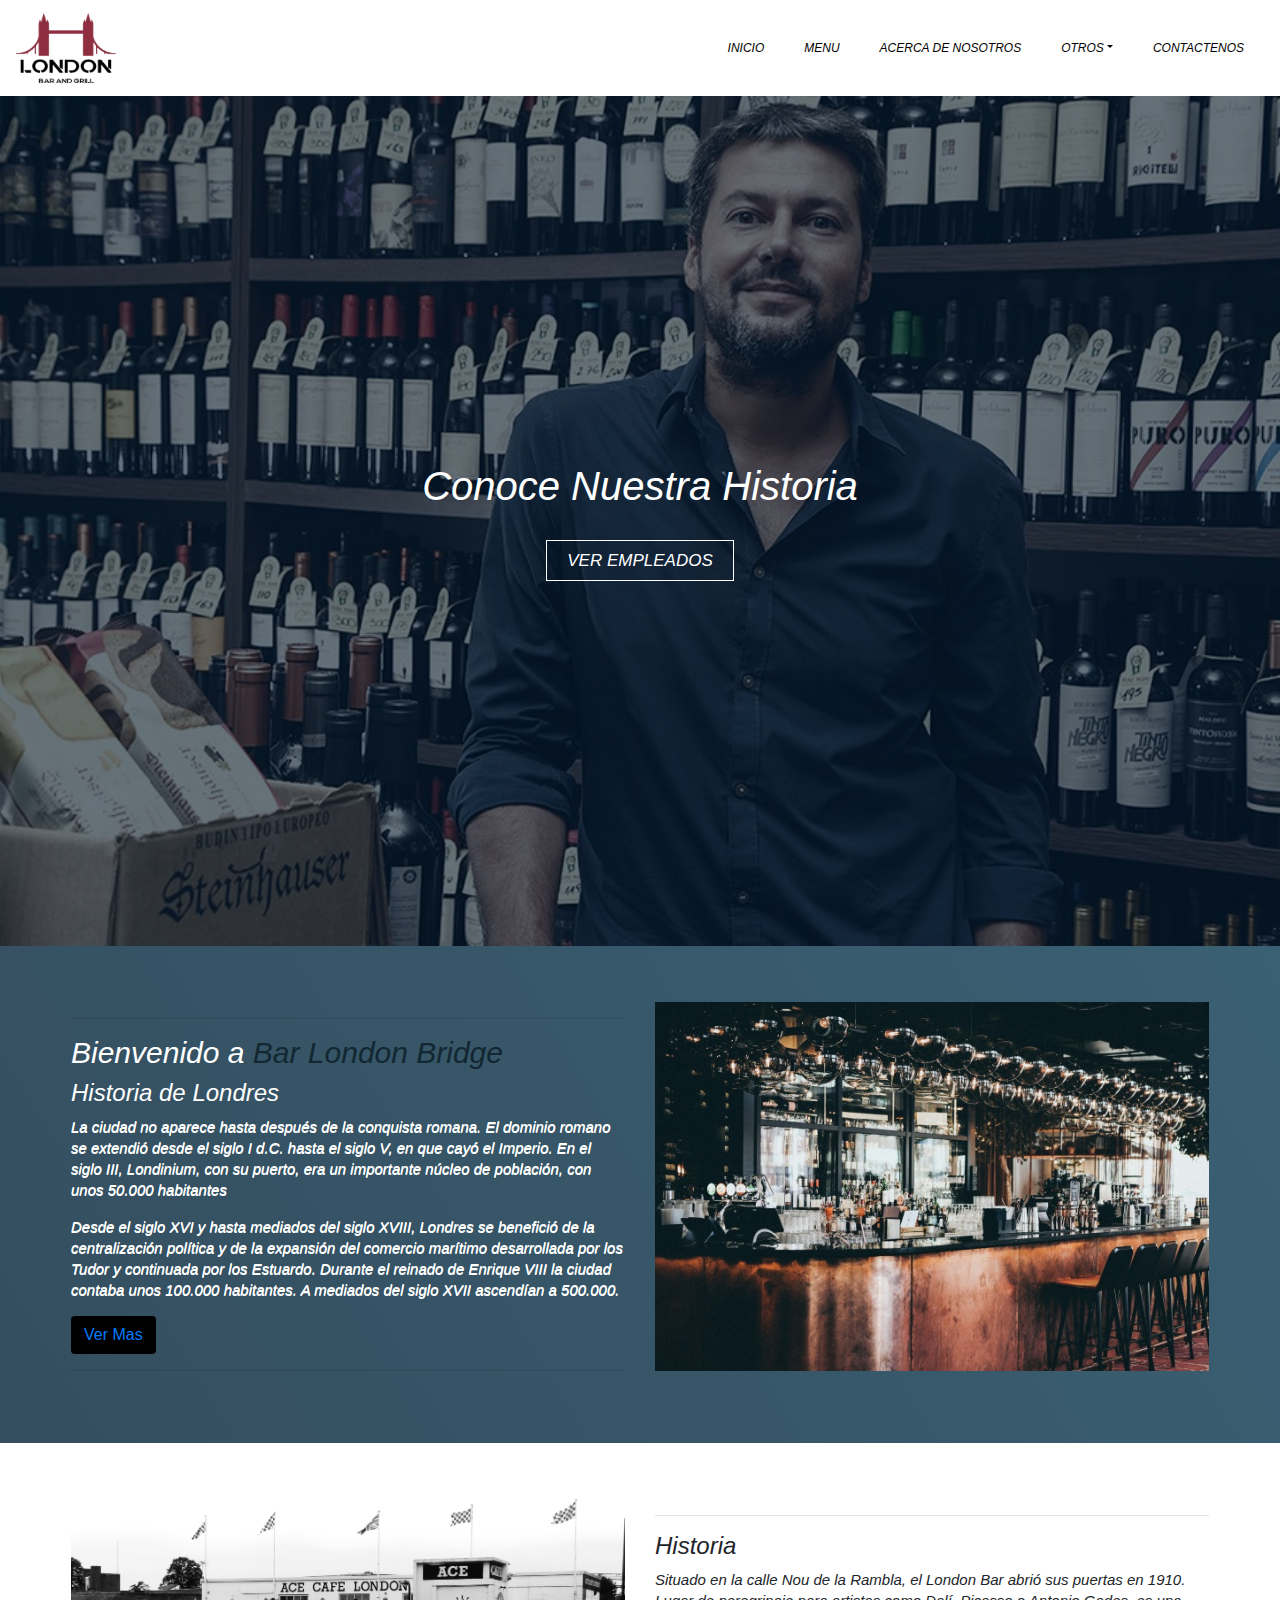
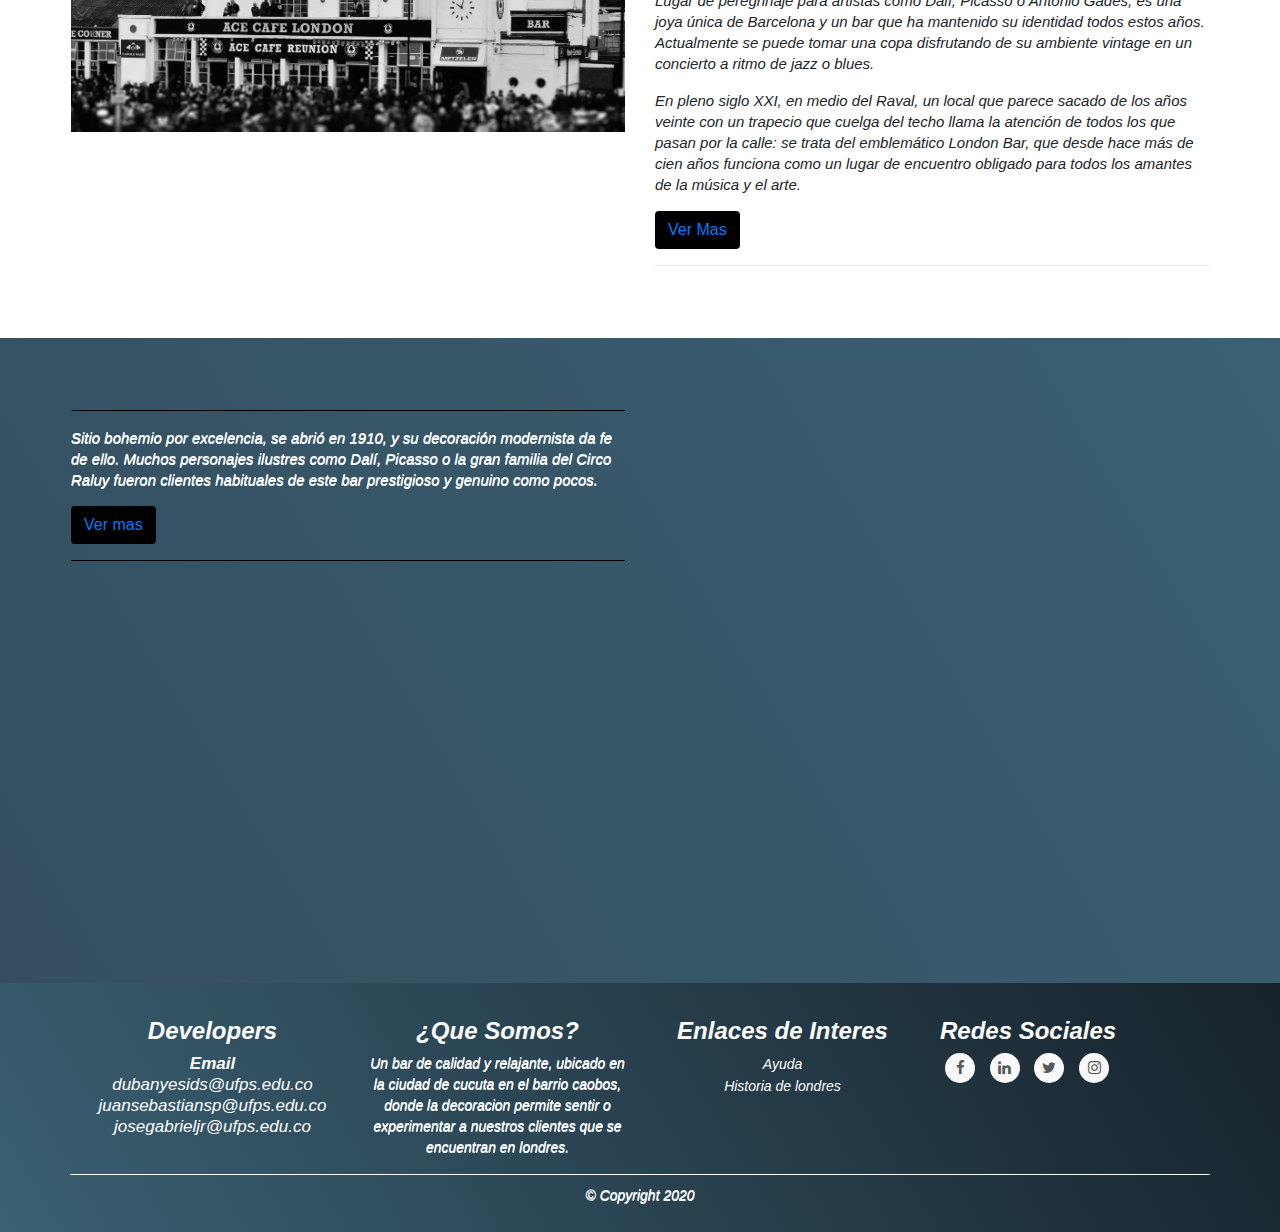
==== acerca.html @ 7c511c2e "Inicio Terminado" ====
<!DOCTYPE html>
<html lang="en">

<head>
    <meta charset="utf-8">
    <meta name="viewport" content="width=device-width, initial-scale=1">
    <link rel="stylesheet" href="https://maxcdn.bootstrapcdn.com/bootstrap/4.1.3/css/bootstrap.min.css">

    <link rel="stylesheet" href="https://maxcdn.bootstrapcdn.com/bootstrap/4.0.0/css/bootstrap.min.css"
        integrity="sha384-Gn5384xqQ1aoWXA+058RXPxPg6fy4IWvTNh0E263XmFcJlSAwiGgFAW/dAiS6JXm" crossorigin="anonymous">
    <link href="https://maxcdn.bootstrapcdn.com/font-awesome/4.7.0/css/font-awesome.min.css" rel="stylesheet">
    <link rel="stylesheet" href="css/navbar.css" type="text/css">
    <link rel="stylesheet" href="css/carousel.css" type="text/css">
    <link rel="stylesheet" href="css/iconos.css" type="text/css">
    <link rel="stylesheet" href="css/footer.css" type="text/css">
    <link rel="stylesheet" href="css/style.css" type="text/css">
    <title>Bar london</title>
</head>

<body>
    <header class="top-navbar">
        <nav class="navbar navbar-fixed-top navbar-expand-lg navbar-light ">
            <a class="navbar-brand" href="index.html">
                <img id="logo" src="img/logo-bar.png" alt="" />
            </a>
            <button class="navbar-toggler" type="button" data-toggle="collapse" data-target="#navbars-rs-food"
                aria-controls="navbars-rs-food" aria-expanded="false" aria-label="Toggle navigation">
                <span class="navbar-toggler-icon"></span>
            </button>
            <div class="collapse navbar-collapse" id="navbars-rs-food">
                <ul class="navbar-nav ml-auto">
                    <li class="nav-item"><a class="nav-link" href="index.html">Inicio</a></li>
                    <li class="nav-item"><a class="nav-link" href="menu.html">Menu</a></li>
                    <li class="nav-item"><a class="nav-link" href="acerca.html">Acerca de Nosotros</a></li>
                    <li class="nav-item dropdown">
                        <a class="nav-link dropdown-toggle" href="#" id="dropdown-a" data-toggle="dropdown">Otros</a>
                        <div class="dropdown-menu" aria-labelledby="dropdown-a">
                            <a class="dropdown-item" href="empleados.html">Empleados</a>
                            <a class="dropdown-item" href="galeria.html">Galeria</a>
                        </div>
                    </li>
                    <!--<li class="nav-item dropdown">
                        <a class="nav-link dropdown-toggle" href="#" id="dropdown-a" data-toggle="dropdown">Blog</a>
                        <div class="dropdown-menu" aria-labelledby="dropdown-a">
                            <a class="dropdown-item" href="reseñas.html">Reseñas</a>
                            <a class="dropdown-item" href="opiniones.html">Opiniones</a>
                        </div>
                    </li>-->
                    <li class="nav-item"><a class="nav-link" href="contactenos.html">Contactenos</a></li>
                </ul>
            </div>
        </nav>
        <section class="banner-acerca">
            <div class="banner-content-acerca">
                <h1>Conoce Nuestra Historia</h1>
                <a href="empleados.html">Ver Empleados</a>
            </div>
        </section>
    </header>

    <div class="about-section-box">
        <div id="img-der" class="row">
            <div class="col-lg-6 col-md-6 col-sm-12 text-center">
                <hr>
                <div class="inner-column">
                    <h1>Bienvenido a <span>Bar London Bridge</span></h1>
                    <h4>Historia de Londres</h4>
                    <p>La ciudad no aparece hasta después de la conquista romana. El dominio romano se extendió desde el
                        siglo I d.C. hasta el siglo V, en que cayó el Imperio. En el siglo III, Londinium, con su
                        puerto, era un importante núcleo de población, con unos 50.000 habitantes </p>
                    <p>Desde el siglo XVI y hasta mediados del siglo XVIII, Londres se benefició de la centralización
                        política y de la expansión del comercio marítimo desarrollada por los Tudor y continuada por los
                        Estuardo. Durante el reinado de Enrique VIII la ciudad contaba unos 100.000 habitantes. A
                        mediados del siglo XVII ascendían a 500.000.</p>
                    <div>
                        <button id="btn-buscar" class="btn" type="button"> <a href="https://www.londres.es/historia">Ver
                                Mas</a></button>
                    </div>
                </div>
                <hr>
            </div>
            <div class="col-lg-6 col-md-6 col-sm-12">
                <img src="img/banner-bar.jpg" width="100%" height="400" frameborder="0" style="border:0;"
                    allowfullscreen="" aria-hidden="false" tabindex="0" class="img-fluid">
            </div>
        </div>
        <div id="img-izq" class="row">
            <hr>
            <div class="col-lg-6 col-md-6 col-sm-12">
                <img src="img/imagen-acerca.jpg" width="100%" height="400" alt="" class="img-fluid">
            </div>
            <div class="col-lg-6 col-md-6 col-sm-12 text-center">
                <hr>
                <div class="inner-column">
                    
                    <h4>Historia</h4>
                    <p>Situado en la calle Nou de la Rambla, el London Bar abrió sus puertas en 1910. Lugar de
                        peregrinaje para artistas como Dalí, Picasso o Antonio Gades, es una joya única de Barcelona y
                        un bar que ha mantenido su identidad todos estos años. Actualmente se puede tomar una copa
                        disfrutando de su ambiente vintage en un concierto a ritmo de jazz o blues. </p>
                    <p>En pleno siglo XXI, en medio del Raval, un local que parece sacado de los años veinte con un
                        trapecio que cuelga del techo llama la atención de todos los que pasan por la calle: se trata
                        del emblemático London Bar, que desde hace más de cien años funciona como un lugar de encuentro
                        obligado para todos los amantes de la música y el arte.
                    </p>
                    <div>
                        <button id="btn-buscar" class="btn" type="button"> <a href="https://www.londres.es/historia">Ver
                            Mas</a></button>
                    </div>
                </div>
                <hr>
            </div>
        </div>
        <div id="img-der" class="row">
            <div id="txt-mapa" class="col-lg-6 col-md-6 col-sm-12 text-center">
                <hr style="border-color:black">
                <div class="inner-column">
                   
                    <p>Sitio bohemio por excelencia, se abrió en 1910, y su decoración modernista da fe de ello. Muchos
                        personajes ilustres como Dalí, Picasso o la gran familia del Circo Raluy fueron clientes
                        habituales de este bar prestigioso y genuino como pocos. </p>

                    <div>
                        <button id="btn-buscar" class="btn" type="submit"> <a href="#">Ver mas</a> </button>
                    </div>
                </div>
                <hr style="border-color:black">
            </div>
            <iframe
                src="https://www.google.com/maps/embed?pb=!1m18!1m12!1m3!1d3951.963490028347!2d-72.4906865859007!3d7.898883307838957!2m3!1f0!2f0!3f0!3m2!1i1024!2i768!4f13.1!3m3!1m2!1s0x8e6645102f9b7269%3A0xab4b03ed6c85830e!2sUniversidad%20Francisco%20de%20Paula%20Santander!5e0!3m2!1ses!2sco!4v1603571967198!5m2!1ses!2sco"
                width="100%" height="350" frameborder="0" style="border:0;" allowfullscreen="" aria-hidden="false"
                tabindex="0"></iframe>
        </div>
    </div>




    <footer class="mainfooter" role="contentinfo">

        <div class="footer-middle">
            <div class="container">
                <script src="https://apps.elfsight.com/p/platform.js" defer></script>
                <div class="elfsight-app-5a4c1b52-32cc-440f-9f15-610afedd1804"></div>
                <div class="row">
                    <div class="col-md-3 col-sm-6">
                        <!--Column1-->
                        <div class="footer-pad">
                            <h4 class="text-center"> <strong>Developers</strong></h4>
                            <ul class="list-unstyled">
                                <li>
                                    <a href="#"></a>
                                </li>
                                <li class="text-center"><Strong>Email</Strong></li>
                                <li class="text-center">dubanyesids@ufps.edu.co</li>
                                <li class="text-center">juansebastiansp@ufps.edu.co</li>
                                <li class="text-center">josegabrieljr@ufps.edu.co</li>


                            </ul>
                        </div>
                    </div>
                    <div class="col-md-3 col-sm-6">
                        <!--Column1-->
                        <div class="footer-pad">
                            <h4 class="text-center"><Strong>¿Que Somos?</Strong></h4>
                            <ul class="list-unstyled">
                                <li class="text-center"><p>Un bar de calidad y relajante, ubicado en la ciudad de cucuta en el barrio caobos, donde
                                    la decoracion permite sentir o experimentar a nuestros clientes que se encuentran en londres. 
                                    
                                </p>  </li>
                           
                            </ul>
                        </div>
                    </div>
                    <div class="col-md-3 col-sm-6">
                        <!--Column1-->
                        <div class="footer-pad">
                            <h4 class="text-center"><Strong> Enlaces de Interes</Strong></h4>
                            <ul class="list-unstyled">
                                <li class="text-center"><a href="contactenos.html">Ayuda</a></li>
                                <li class="text-center"><a href="https://www.londres.es/historia">Historia de londres</a></li>
                                
                            </ul>
                        </div>
                    </div>
                    <div class="col-md-3">
                        <h4 ><Strong>Redes Sociales</Strong></h4>
                        <ul class="social-network social-circle">
                            <li><a href="#" class="icoFacebook" title="Facebook"><i class="fa fa-facebook"></i></a></li>
                            <li><a href="#" class="icoLinkedin" title="Linkedin"><i class="fa fa-linkedin"></i></a></li>
                            <li><a href="#" class="icoLinkedin" title="Twitter"><i class="fa fa-twitter"></i></a></li>
                            <li><a href="#" class="icoLinkedin" title="Instagram"><i class="fa fa-instagram"></i></a>
                            </li>
                        </ul>
                    </div>
                </div>

                <div class="row">
                    <div class="col-md-12 copy">
                        <p class="text-center">&copy; Copyright 2020 </p>
                    </div>
                </div>


            </div>
        </div>
    </footer>
    <script src="js/js.js"></script>
    <script src="https://code.jquery.com/jquery-3.2.1.slim.min.js"
        integrity="sha384-KJ3o2DKtIkvYIK3UENzmM7KCkRr/rE9/Qpg6aAZGJwFDMVNA/GpGFF93hXpG5KkN"
        crossorigin="anonymous"></script>
    <script src="https://cdnjs.cloudflare.com/ajax/libs/popper.js/1.12.9/umd/popper.min.js"
        integrity="sha384-ApNbgh9B+Y1QKtv3Rn7W3mgPxhU9K/ScQsAP7hUibX39j7fakFPskvXusvfa0b4Q"
        crossorigin="anonymous"></script>
    <script src="https://maxcdn.bootstrapcdn.com/bootstrap/4.0.0/js/bootstrap.min.js"
        integrity="sha384-JZR6Spejh4U02d8jOt6vLEHfe/JQGiRRSQQxSfFWpi1MquVdAyjUar5+76PVCmYl"
        crossorigin="anonymous"></script>
</body>

</html>
---- css/navbar.css ----
.top-navbar .navbar-light .navbar-nav .nav-link {
    color: #010101;
    font-size: 12px;
    padding: 10px 20px;
    border-radius: 4px;
    text-transform: uppercase;
}

.top-navbar .navbar-light .navbar-nav .nav-item .nav-link:hover {
    background: #010101;
    color: grey;
}

.top-navbar .navbar-light .navbar-nav .nav-item.active .nav-link {
    background: #010101;
    color: grey;
    border-radius: 4px;
}

.top-navbar .navbar-light {
    color: white;
    width: 100%;
}

#btn-buscar {
    background-color: #000000;
    color: grey;
}

#btn-buscar:hover {
    background-color: #1f1d1d;
    color: grey;
}


/*
.navbar {
    font-family: "Helvetica Neue", Helvetica, Arial, sans-serif;
    background: #16222A;
    background: -webkit-linear-gradient(59deg, #3A6073, #16222A);
    background: linear-gradient(59deg, #3A6073, #416277);
    color: white;
}

.navbar a {
    color: #fff;
    font-size: 14px;
    transition-duration: 0.2s;
}

.navbar button {
    color: white;
    border: 1px solid;
    border-radius: 5px;
}

.navbar-toggle-icon {
    color: white;
}

.navbar button:hover {
    background-color: #1f303b;
    color: white;
    -webkit-box-shadow: 2px 6px 36px -3px rgba(74, 74, 120, 1);
    -moz-box-shadow: 2px 6px 36px -3px rgba(74, 74, 120, 1);
    box-shadow: 2px 6px 36px -3px rgba(74, 74, 120, 1);
    border: 1px solid;
    border-radius: 5px;
}

.form-inline {
    float: right;
}
*/

#logo {
    height: 70px;
    width: 100px;
    margin: 0;
}
---- css/carousel.css ----
.banner {
    position: relative;
    width: 100%;
    height: calc(100vh - 50px);
    border: 3xp solid black;
    margin: auto;
    background-color: #F5F5F5;
    background-size: cover;
    background-position: center;
    transition: all .10s ease-out;
    background-image: url('../img/banner-inicio.jpg');
    animation: banner 10s infinite linear;
}

.banner-content {
    margin: 0;
    padding: 0;
    width: 100%;
    height: 100%;
    color: #FFF;
    background-color: rgba(0, 22, 40, .6);
    display: flex;
    flex-direction: column;
    justify-content: center;
    align-items: center;
}

.banner-content h1 {
    margin: 0;
    padding: 0;
    padding-bottom: 30px;
    font-size: 40px;
    text-align: center;
}

.banner-content a {
    text-decoration: none;
    color: #FFF;
    padding: 9px 20px;
    border: 1px solid #FFF;
    text-transform: uppercase;
    transition: all .10s ease-in-out;
}

.banner-content a:hover {
    background-color: #fff;
    color: #333;
}

@keyframes banner {
    10% {
        background-image: url('../img/logoInicio.jpg');
    }
}
/*Banner Menu*/
.banner-menu {
    position: relative;
    width: 100%;
    height: calc(100vh - 50px);
    border: 3xp solid black;
    margin: auto;
    background-color: #F5F5F5;
    background-size: cover;
    background-position: center;
    transition: all .10s ease-out;
    background-image: url('../img/banner-menu1.jpg');
    animation: banner 10s infinite linear;
}

.banner-content-menu {
    margin: 0;
    padding: 0;
    width: 100%;
    height: 100%;
    color: #FFF;
    background-color: rgba(0, 22, 40, .6);
    display: flex;
    flex-direction: column;
    justify-content: center;
    align-items: center;
}

.banner-content-menu h1 {
    margin: 0;
    padding: 0;
    padding-bottom: 30px;
    font-size: 40px;
    text-align: center;
}

.banner-content-menu a {
    text-decoration: none;
    color: #FFF;
    padding: 9px 20px;
    border: 1px solid #FFF;
    text-transform: uppercase;
    transition: all .15s ease-in-out;
}

.banner-content-menu a:hover {
    background-color: #fff;
    color: #333;
}
/* Banner Acerca de Nosotros*/
.banner-acerca {
    position: relative;
    width: 100%;
    height: calc(100vh - 50px);
    border: 3xp solid black;
    margin: auto;
    background-color: #F5F5F5;
    background-size: cover;
    background-position: center;
    transition: all .4s ease-out;
    background-image: url('../img/banner-acerca.jpg');
    animation: banner 4s infinite linear;
}

.banner-content-acerca {
    margin: 0;
    padding: 0;
    width: 100%;
    height: 100%;
    color: #FFF;
    background-color: rgba(0, 22, 40, .6);
    display: flex;
    flex-direction: column;
    justify-content: center;
    align-items: center;
}

.banner-content-acerca h1 {
    margin: 0;
    padding: 0;
    padding-bottom: 30px;
    font-size: 40px;
    text-align: center;
}

.banner-content-acerca a {
    text-decoration: none;
    color: #FFF;
    padding: 9px 20px;
    border: 1px solid #FFF;
    text-transform: uppercase;
    transition: all .15s ease-in-out;
}

.banner-content-acerca a:hover {
    background-color: #fff;
    color: #333;
}
/*Banner Empleados*/
.banner-empleados {
    position: relative;
    width: 100%;
    height: calc(100vh - 50px);
    border: 3xp solid black;
    margin: auto;
    background-color: #F5F5F5;
    background-size: cover;
    background-position: center;
    transition: all .15s ease-out;
    background-image: url('../img/banner-empleado.jpg');
    animation: banner 15s infinite linear;
}

.banner-content-empleados {
    margin: 0;
    padding: 0;
    width: 100%;
    height: 100%;
    color: #FFF;
    background-color: rgba(0, 22, 40, .6);
    display: flex;
    flex-direction: column;
    justify-content: center;
    align-items: center;
}

.banner-content-empleados h1 {
    margin: 0;
    padding: 0;
    padding-bottom: 30px;
    font-size: 40px;
    text-align: center;
}

.banner-content-empleados a {
    text-decoration: none;
    color: #FFF;
    padding: 9px 20px;
    border: 1px solid #FFF;
    text-transform: uppercase;
    transition: all .40s ease-in-out;
}

.banner-content-empleados a:hover {
    background-color: #fff;
    color: #333;
}
/*Contactanos Banner*/
.banner-contacto {
    position: relative;
    width: 100%;
    height: calc(100vh - 50px);
    border: 3xp solid black;
    margin: auto;
    background-color: #F5F5F5;
    background-size: cover;
    background-position: center;
    transition: all .40s ease-out;
    background-image: url('../img/banner-contacto.png');
    animation: banner 15s infinite linear;
}

.banner-content-contacto {
    margin: 0;
    padding: 0;
    width: 100%;
    height: 100%;
    color: #FFF;
    background-color: rgba(0, 22, 40, .6);
    display: flex;
    flex-direction: column;
    justify-content: center;
    align-items: center;
}

.banner-content-contacto h1 {
    margin: 0;
    padding: 0;
    padding-bottom: 30px;
    font-size: 40px;
    text-align: center;
}

.banner-content-contacto a {
    text-decoration: none;
    color: #FFF;
    padding: 9px 20px;
    border: 1px solid #FFF;
    text-transform: uppercase;
    transition: all .40s ease-in-out;
}

.banner-content-contacto a:hover {
    background-color: #fff;
    color: #333;
}
---- css/iconos.css ----
#img-carrito {
    height: 50px;
    margin: 5px;
}
---- css/footer.css ----
footer {
    background: #16222A;
    background: -webkit-linear-gradient(59deg, #3A6073, #16222A);
    background: linear-gradient(59deg, #3A6073, #16222A);
    color: white;
    width: 100%;
    position: absolute;
}

footer a {
    color: #fff;
    font-size: 14px;
    transition-duration: 0.2s;
}

footer p {
    color: #fff;
    font-size: 14px;
    transition-duration: 0.2s;
}

footer a:hover {
    color: #FA944B;
    text-decoration: none;
}

.copy {
    font-size: 12px;
    padding: 10px;
    border-top: 1px solid #FFFFFF;
}

.footer-middle {
    padding-top: 2em;
    color: white;
}


/*SOCİAL İCONS*/


/* footer social icons */

ul.social-network {
    list-style: none;
    display: inline;
    margin-left: 0 !important;
    padding: 0;
}

ul.social-network li {
    display: inline;
    margin: 0 5px;
}


/* footer social icons */

.social-network a.icoFacebook:hover {
    background-color: #3B5998;
}

.social-network a.icoLinkedin:hover {
    background-color: #007bb7;
}

.social-network a.icoFacebook:hover i,
.social-network a.icoLinkedin:hover i {
    color: #fff;
}

.social-network a.socialIcon:hover,
.socialHoverClass {
    color: #44BCDD;
}

.social-circle li a {
    display: inline-block;
    position: relative;
    margin: 0 auto 0 auto;
    -moz-border-radius: 50%;
    -webkit-border-radius: 50%;
    border-radius: 50%;
    text-align: center;
    width: 30px;
    height: 30px;
    font-size: 15px;
}

.social-circle li i {
    margin: 0;
    line-height: 30px;
    text-align: center;
}

.social-circle li a:hover i,
.triggeredHover {
    -moz-transform: rotate(360deg);
    -webkit-transform: rotate(360deg);
    -ms--transform: rotate(360deg);
    transform: rotate(360deg);
    -webkit-transition: all 0.2s;
    -moz-transition: all 0.2s;
    -o-transition: all 0.2s;
    -ms-transition: all 0.2s;
    transition: all 0.2s;
}

.social-circle i {
    color: #595959;
    -webkit-transition: all 0.8s;
    -moz-transition: all 0.8s;
    -o-transition: all 0.8s;
    -ms-transition: all 0.8s;
    transition: all 0.8s;
}

.social-network a {
    background-color: #F9F9F9;
}

@media (max-width:762px) {
    .footer-pad {
        text-align: center;
    }
    .list-unstyled li a {
        text-align: left;
    }
    .social-network li {
        margin: 6px;
    }
}
---- css/style.css ----
.form {
    position: relative;
    width: 500px;
    height: 600px;
    padding-left: 20px;
    padding-top: 15px;
    background-color: #e5dfcd;
    border-radius: 20px;
    margin: auto;
}

input[type=text],
[type=email] {
    width: 470px;
    height: 35px;
    font: 14px normal normal uppercase helvetica, arial, serif;
}

textarea {
    width: 470px;
    height: 110px;
    font: 14px normal normal uppercase helvetica, arial, serif;
}

input[type=submit] {
    position: relative;
    width: 150px;
    height: 40px;
    border-radius: 20px;
    margin-left: 150px;
    border: 0px;
    background-color: #32A43E;
}

p {
    text-shadow: 0 1px 0 #ffffff;
    font-size: 24px;
}

.navbar-header img {
    height: 30px;
}

.navbar-toggle {
    float: left;
}

.nav-link.active.show {
    background: #16222A;
    background: -webkit-linear-gradient(59deg, #1f2e38, #3A6073);
    background: linear-gradient(59deg, #1f2e38, #3A6073);
    color: white;
}

.nav-link {
    font-size: 18px;
    color: black;
}

.nav-link:hover {
    background: #16222A;
    background: -webkit-linear-gradient(59deg, #1f2e38, #3A6073);
    background: linear-gradient(59deg, #1f2e38, #3A6073);
    color: white;
}

#img-der,
#img-izq {
    margin: 0;
    padding: 56px;
}

#img-der {
    background: #16222A;
    background: -webkit-linear-gradient(59deg, 344e5f, #3A6073);
    background: linear-gradient(59deg, #344e5f, #3A6073);
    color: white;
}

.inner-column h1,
span {
    font-size: 30px;
}

.inner-column {
    text-align: left;
}

.inner-column span {
    color: #122731;
}

.inner-column p {
    font-size: 15px;
}

.lead {
    font-size: 18px;
    line-height: 30px;
    color: #767676;
    margin: 0;
    padding: 0;
}
/*Incicio*/
#cajaCuatro {
	border: 1px;
	width: 95%;
	height: 345px;
	margin: 0 auto;
	margin-top: 1%;
	border-radius: 5px;
}

.articulos {
	border: 1px solid #9E9E9E;
	width: 46.5%;
	height: 313px;
	margin-top: 2%;
	margin-left: 2%;
	float: left;
	border-radius: 5px;
	transition: 0.5s;
}

.articulos:hover {
	box-shadow: 1px 1px 50px black;
	transition: 0.5s;
}

#articuloUno {
	background-image: url(../img/gif-inicio.gif);
    background-size: 100% 100%;
    height:300px ;
    width:450px;
}

#articuloDos {
	background-image: url(../img/gif-inicio2.gif);
    background-size: 100% 100%;
    height:300px ;
    width:450px;
}
#articuloTres{
    background-image: url(../img/gif-inicio3.gif);
    background-size: 100% 100%;
    height:300px ;
    width:450px;
}
/*Empleados*/

.stuff-box {
    padding: 70px 0px;
    font-style: italic;
    background: linear-gradient(59deg, white, #4c7b92);
}

.our-team {
    text-align: center;
    transition: all 0.5s ease 0s;
    margin-bottom: 30px;
}

.our-team:hover {
    box-shadow: 0 15px 10px -10px rgba(0, 0, 0, 0.5), 0 1px 4px rgba(0, 0, 0, 0.3), 0 0 40px rgba(0, 0, 0, 0.1) inset;
}

.our-team .pic {
    overflow: hidden;
    position: relative;
}

.our-team .pic:before,
.our-team .pic:after {
    content: "";
    width: 200%;
    height: 80%;
    background: rgba(38, 37, 37, 0.8);
    position: absolute;
    top: -100%;
    left: -4%;
    transform: rotate(45deg);
    transition: all 0.5s ease 0s;
}

.our-team .pic:after {
    background: rgba(214, 81, 6, 0.8);
    top: auto;
    left: auto;
    bottom: -100%;
    right: -4%;
}

.our-team:hover .pic:before {
    top: 0;
}

.our-team:hover .pic:after {
    bottom: 0;
}

.our-team .pic img {
    width: 350px;
    height: 400px;
}

.our-team .social {
    width: 100%;
    padding: 0;
    margin: 0;
    list-style: georgian;
    position: absolute;
    bottom: 45%;
    left: 0;
    opacity: 0;
    z-index: 2;
    transition: all 0.5s ease 0.3s;
}

.our-team:hover .social {
    opacity: 1;
}

.our-team .social li {
    display: inline-block;
}

.our-team .social li a {
    display: block;
    width: 40px;
    height: 40px;
    line-height: 40px;
    font-size: 20px;
    color: #fff;
    margin-right: 10px;
    position: relative;
    transition: all 0.3s ease 0s;
}

.our-team .social li a:after {
    content: "";
    width: 100%;
    height: 100%;
    background: #d65106;
    border-radius: 0 20px 20px 20px;
    position: absolute;
    top: 0;
    left: 0;
    z-index: -1;
    transition: all 0.3s ease 0s;
}

.our-team .social li a:hover:after {
    transform: rotate(180deg);
}

.our-team .team-content {
    padding: 20px;
}

.our-team .title {
    font-size: 22px;
    font-weight: 700;
    letter-spacing: 2px;
    color: #d65106;
    text-transform: uppercase;
    margin-bottom: 7px;
}

.our-team .post {
    display: block;
    font-size: 17px;
    font-weight: 600;
    color: #333333;
    text-transform: capitalize;
}

#ls-productos {
    margin-top: 24px;
    margin-bottom: 24px;
    width: 100%;
}

#add-producto {
    text-align: right;
    margin-right: 32px;
}

#add-producto p {
    font-size: 18px;
    color: #4c7b92;
}

#add-producto p img {
    height: 28px;
}

#form-ingreso {
    margin: auto;
    display: block;
    border-radius: 10px;
    margin: 8px;
}

#modal-card {
    margin-top: 12px;
    margin-bottom: 12px;
}

#form-ingreso input {
    margin: auto;
    display: block;
    width: 90%;
}

#form-ingreso input[type=submit] {
    margin: auto;
    display: block;
}

@media only screen and (max-width: 990px) {
    .our-team {
        margin-bottom: 30px;
    }
}
#fraseInicio{

font-family: 'Lucida Sans', 'Lucida Sans Regular', 'Lucida Grande', 'Lucida Sans Unicode', Geneva, Verdana, sans-serif;
text-align: center;
text-decoration: blanchedalmond;
text-transform: uppercase;
}
/*Contactos*/
*:focus {
    outline: none;
}

body {
    font: 14px/21px "Lucida Sans", "Lucida Grande", "Lucida Sans Unicode", sans-serif;
}

.contact_form h2,
.contact_form label {
    font-family: Georgia, Times, "Times New Roman", serif;
}

.form_hint,
.required_notification {
    font-size: 11px;
}


/* === List Styles === */

.contact_form ul {
    width: 750px;
    list-style-type: none;
    list-style-position: outside;
    margin: 0px;
    padding: 0px;
}

.contact_form li {
    padding: 12px;
    border-bottom: 1px solid #eee;
    position: relative;
}

.contact_form li:first-child,
.contact_form li:last-child {
    border-bottom: 1px solid #777;
}


/* === Form Header === */

.contact_form h2 {
    margin: 0;
    display: inline;
}

.required_notification {
    color: #d45252;
    margin: 5px 0 0 0;
    display: inline;
    float: right;
}


/* === Form Elements === */

.contact_form label {
    width: 150px;
    margin-top: 3px;
    display: inline-block;
    float: left;
    padding: 3px;
}

.contact_form input {
    height: 20px;
    width: 220px;
    padding: 5px 8px;
}

.contact_form textarea {
    padding: 8px;
    width: 300px;
}

.contact_form button {
    margin-left: 156px;
}


/* form element visual styles */

.contact_form input,
.contact_form textarea {
    border: 1px solid #aaa;
    box-shadow: 0px 0px 3px #ccc, 0 10px 15px #eee inset;
    border-radius: 2px;
    padding-right: 30px;
    -moz-transition: padding .25s;
    -webkit-transition: padding .25s;
    -o-transition: padding .25s;
    transition: padding .25s;
}

.contact_form input:focus,
.contact_form textarea:focus {
    background: #fff;
    border: 1px solid #555;
    box-shadow: 0 0 3px #aaa;
    padding-right: 70px;
}


/* === HTML5 validation styles === 

.contact_form input:required,
.contact_form textarea:required {
    background: #fff url(images/red_asterisk.png) no-repeat 98% center;
}

.contact_form input:required:valid,
.contact_form textarea:required:valid {
    background: #fff url(images/valid.png) no-repeat 98% center;
    box-shadow: 0 0 5px #5cd053;
    border-color: #28921f;
}

.contact_form input:focus:invalid,
.contact_form textarea:focus:invalid {
    background: #fff url(images/invalid.png) no-repeat 98% center;
    box-shadow: 0 0 5px #d45252;
    border-color: #b03535;
}
*/


/* === Form hints === */

.form_hint {
    background: #d45252;
    border-radius: 3px 3px 3px 3px;
    color: white;
    margin-left: 8px;
    padding: 1px 6px;
    z-index: 999;
    /* hints stay above all other elements */
    position: absolute;
    /* allows proper formatting if hint is two lines */
    display: none;
}

.form_hint::before {
    content: "\25C0";
    color: #d45252;
    position: absolute;
    top: 1px;
    left: -6px;
}

.contact_form input:focus+.form_hint {
    display: inline;
}

.contact_form input:required:valid+.form_hint {
    background: #28921f;
}

.contact_form input:required:valid+.form_hint::before {
    color: #28921f;
}


/* === Button Style === */

button.submit {
    text-align: center;
    position: absolute ;
    margin-left: 190px;
    background-color: #030303;
    background: -webkit-gradient(linear, left top, left bottom, from(#68b12f), to(#50911e));
    background: -webkit-linear-gradient(top, #344e5f, #4c819b);
    background: -moz-linear-gradient(top, black);
    background: -ms-linear-gradient(top,black);
    background: linear-gradient(top,black);
    border: 1px solid black;
    border-bottom: 1px solid black;
    border-radius: 3px;
    -webkit-border-radius: 3px;
    -moz-border-radius: 3px;
    -ms-border-radius: 3px;
    -o-border-radius: 3px;
    box-shadow: inset 0 1px 0 0 black;
    -webkit-box-shadow: 0 1px 0 0 black inset;
    -moz-box-shadow: 0 1px 0 0 black inset;
    -ms-box-shadow: 0 1px 0 0 black inset;
    -o-box-shadow: 0 1px 0 0 black inset;
    color: white;
    font-weight: bold;
    padding: 6px 20px;
    text-align: center;
    text-shadow: 0 -1px 0 black;
}

button.submit:hover {
    opacity: .85;
    cursor: pointer;
}

button.submit:active {
    border: 1px solid #20911e;
    box-shadow: 0 0 10px 5px #356b0b inset;
    -webkit-box-shadow: 0 0 10px 5px #356b0b inset;
    -moz-box-shadow: 0 0 10px 5px #356b0b inset;
    -ms-box-shadow: 0 0 10px 5px #356b0b inset;
    -o-box-shadow: 0 0 10px 5px #356b0b inset;
}
body{
    opacity: 1;
    font-family: 'Gill Sans', 'Gill Sans MT', Calibri, 'Trebuchet MS', sans-serif;
    font-style: italic;
    font-size: 17px;
}
#contacto , #name , #email , #website , #mensaje{
    color: cornsilk;
}

#required_notification{
    font-size: 10px;
}
#contacto{
    background: linear-gradient(59deg,#344e5f, #4c819b)

}
#mapa{
    text-align: center;
}
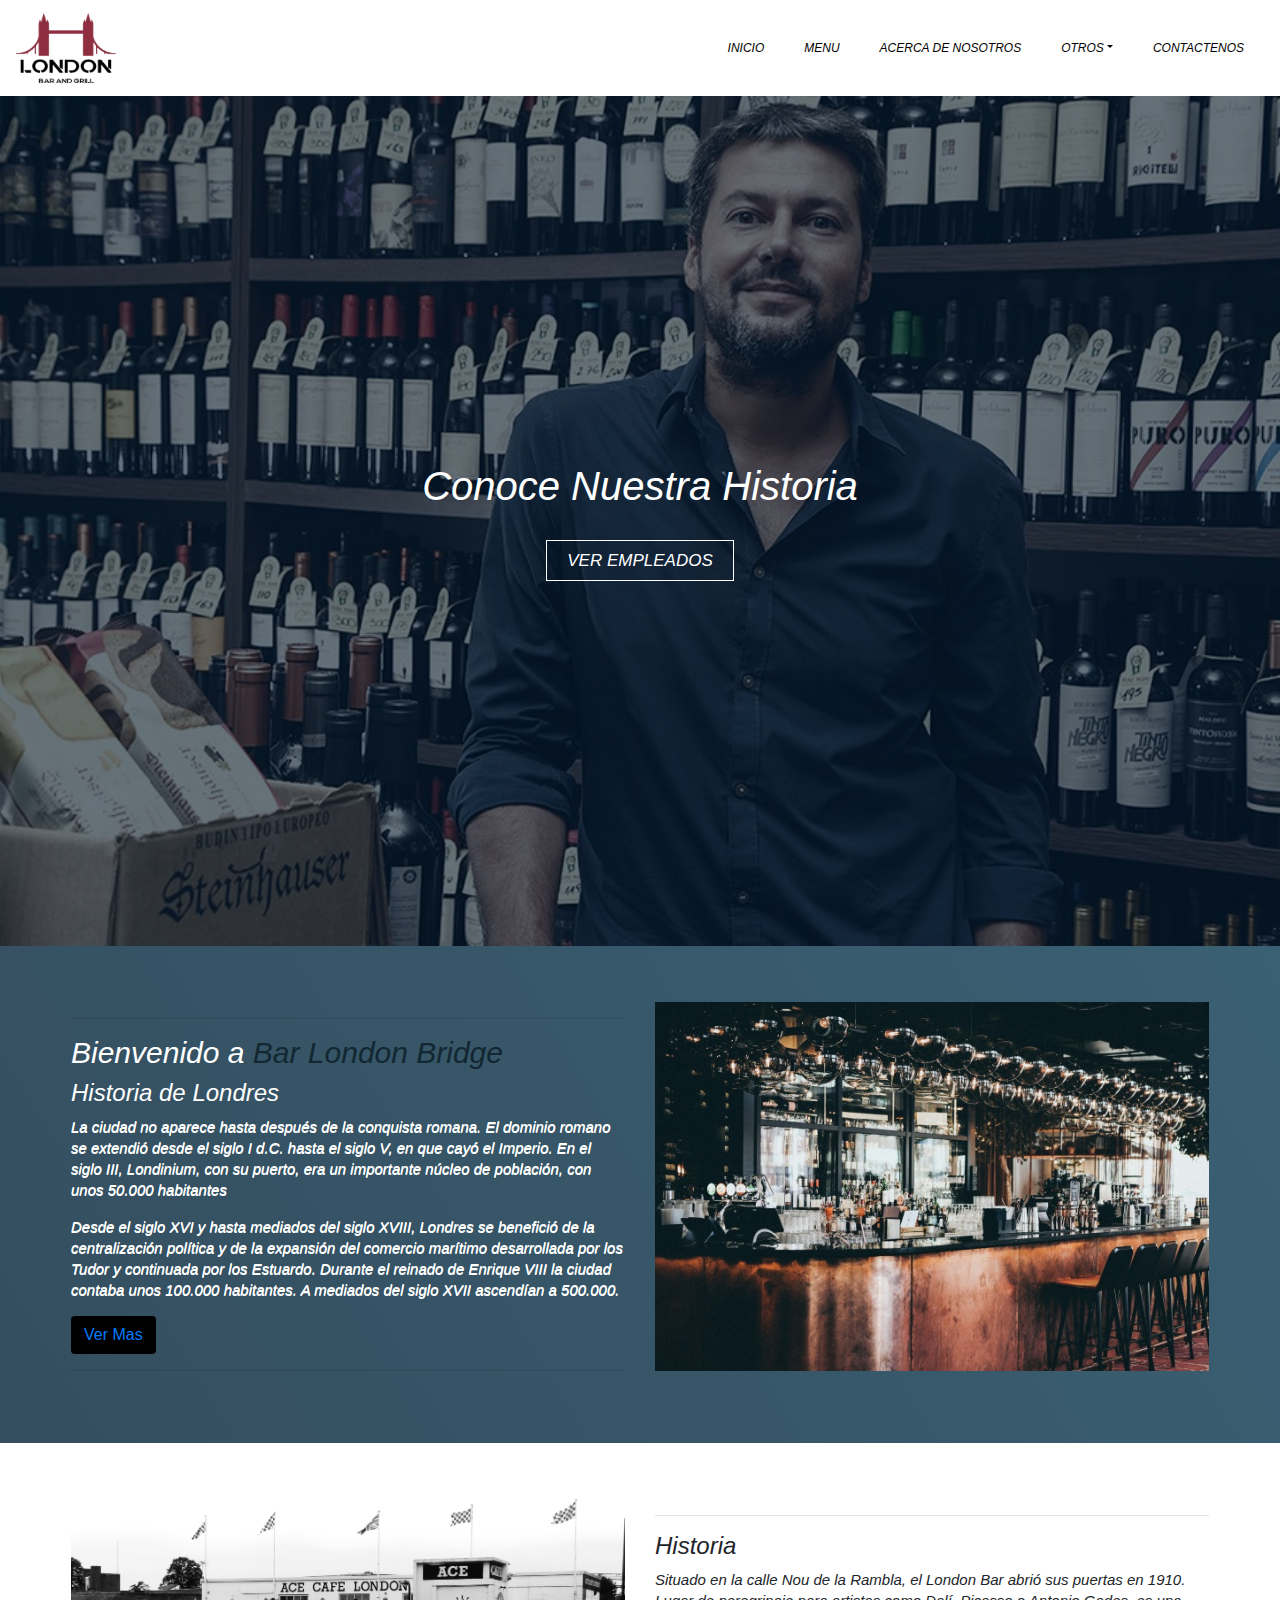
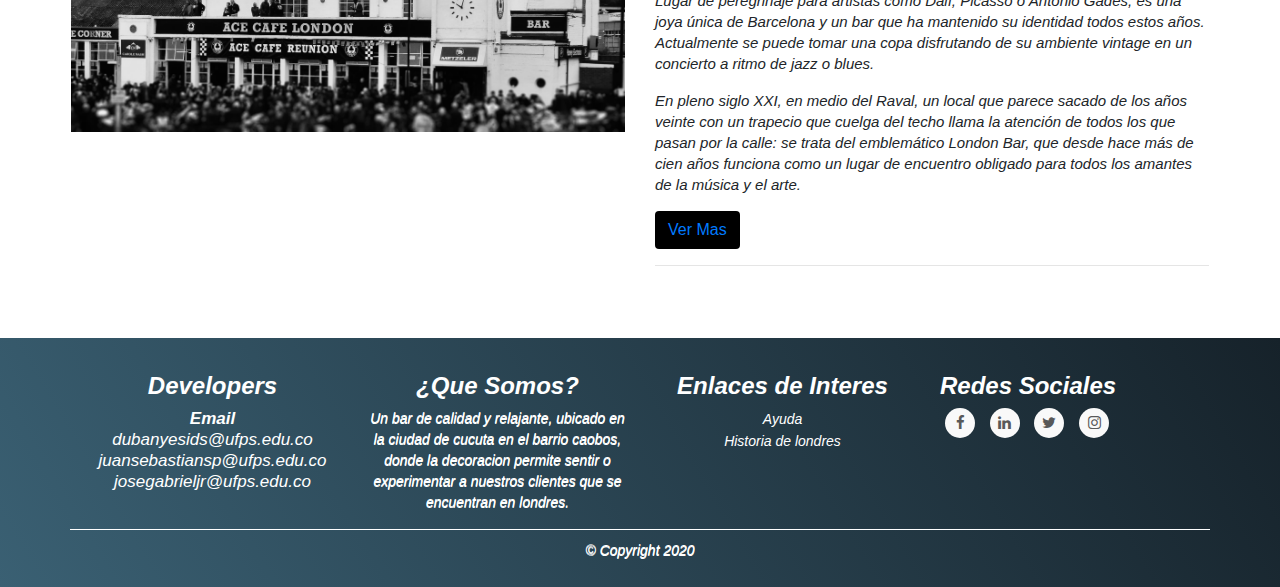
==== commit 07849dc3: "Contactenos,Inicio,Acerca de nosotros. Terminado" ====
--- a/acerca.html
+++ b/acerca.html
@@ -111,26 +111,6 @@
                 <hr>
             </div>
         </div>
-        <div id="img-der" class="row">
-            <div id="txt-mapa" class="col-lg-6 col-md-6 col-sm-12 text-center">
-                <hr style="border-color:black">
-                <div class="inner-column">
-                   
-                    <p>Sitio bohemio por excelencia, se abrió en 1910, y su decoración modernista da fe de ello. Muchos
-                        personajes ilustres como Dalí, Picasso o la gran familia del Circo Raluy fueron clientes
-                        habituales de este bar prestigioso y genuino como pocos. </p>
-
-                    <div>
-                        <button id="btn-buscar" class="btn" type="submit"> <a href="#">Ver mas</a> </button>
-                    </div>
-                </div>
-                <hr style="border-color:black">
-            </div>
-            <iframe
-                src="https://www.google.com/maps/embed?pb=!1m18!1m12!1m3!1d3951.963490028347!2d-72.4906865859007!3d7.898883307838957!2m3!1f0!2f0!3f0!3m2!1i1024!2i768!4f13.1!3m3!1m2!1s0x8e6645102f9b7269%3A0xab4b03ed6c85830e!2sUniversidad%20Francisco%20de%20Paula%20Santander!5e0!3m2!1ses!2sco!4v1603571967198!5m2!1ses!2sco"
-                width="100%" height="350" frameborder="0" style="border:0;" allowfullscreen="" aria-hidden="false"
-                tabindex="0"></iframe>
-        </div>
     </div>
 
 
--- a/css/style.css
+++ b/css/style.css
@@ -130,8 +130,9 @@
 #articuloUno {
 	background-image: url(../img/gif-inicio.gif);
     background-size: 100% 100%;
-    height:300px ;
-    width:450px;
+    position: left;
+    width: 450px;
+    height: 300px;
 }
 
 #articuloDos {
@@ -139,12 +140,15 @@
     background-size: 100% 100%;
     height:300px ;
     width:450px;
+    position: center;
+    
 }
 #articuloTres{
     background-image: url(../img/gif-inicio3.gif);
     background-size: 100% 100%;
     height:300px ;
     width:450px;
+    position: right;
 }
 /*Empleados*/
 
@@ -555,6 +559,20 @@
     background: linear-gradient(59deg,#344e5f, #4c819b)
 
 }
+.mapa{
+    text-align: center;
+}
 #mapa{
+    margin-top: 20px;
+    margin-left: 150px;
+}
+/*contacto*/
+#contacto{
+    background-color: white;
+}
+#servicio{
     text-align: center;
 }
+#horario{
+    text-align: justify;
+}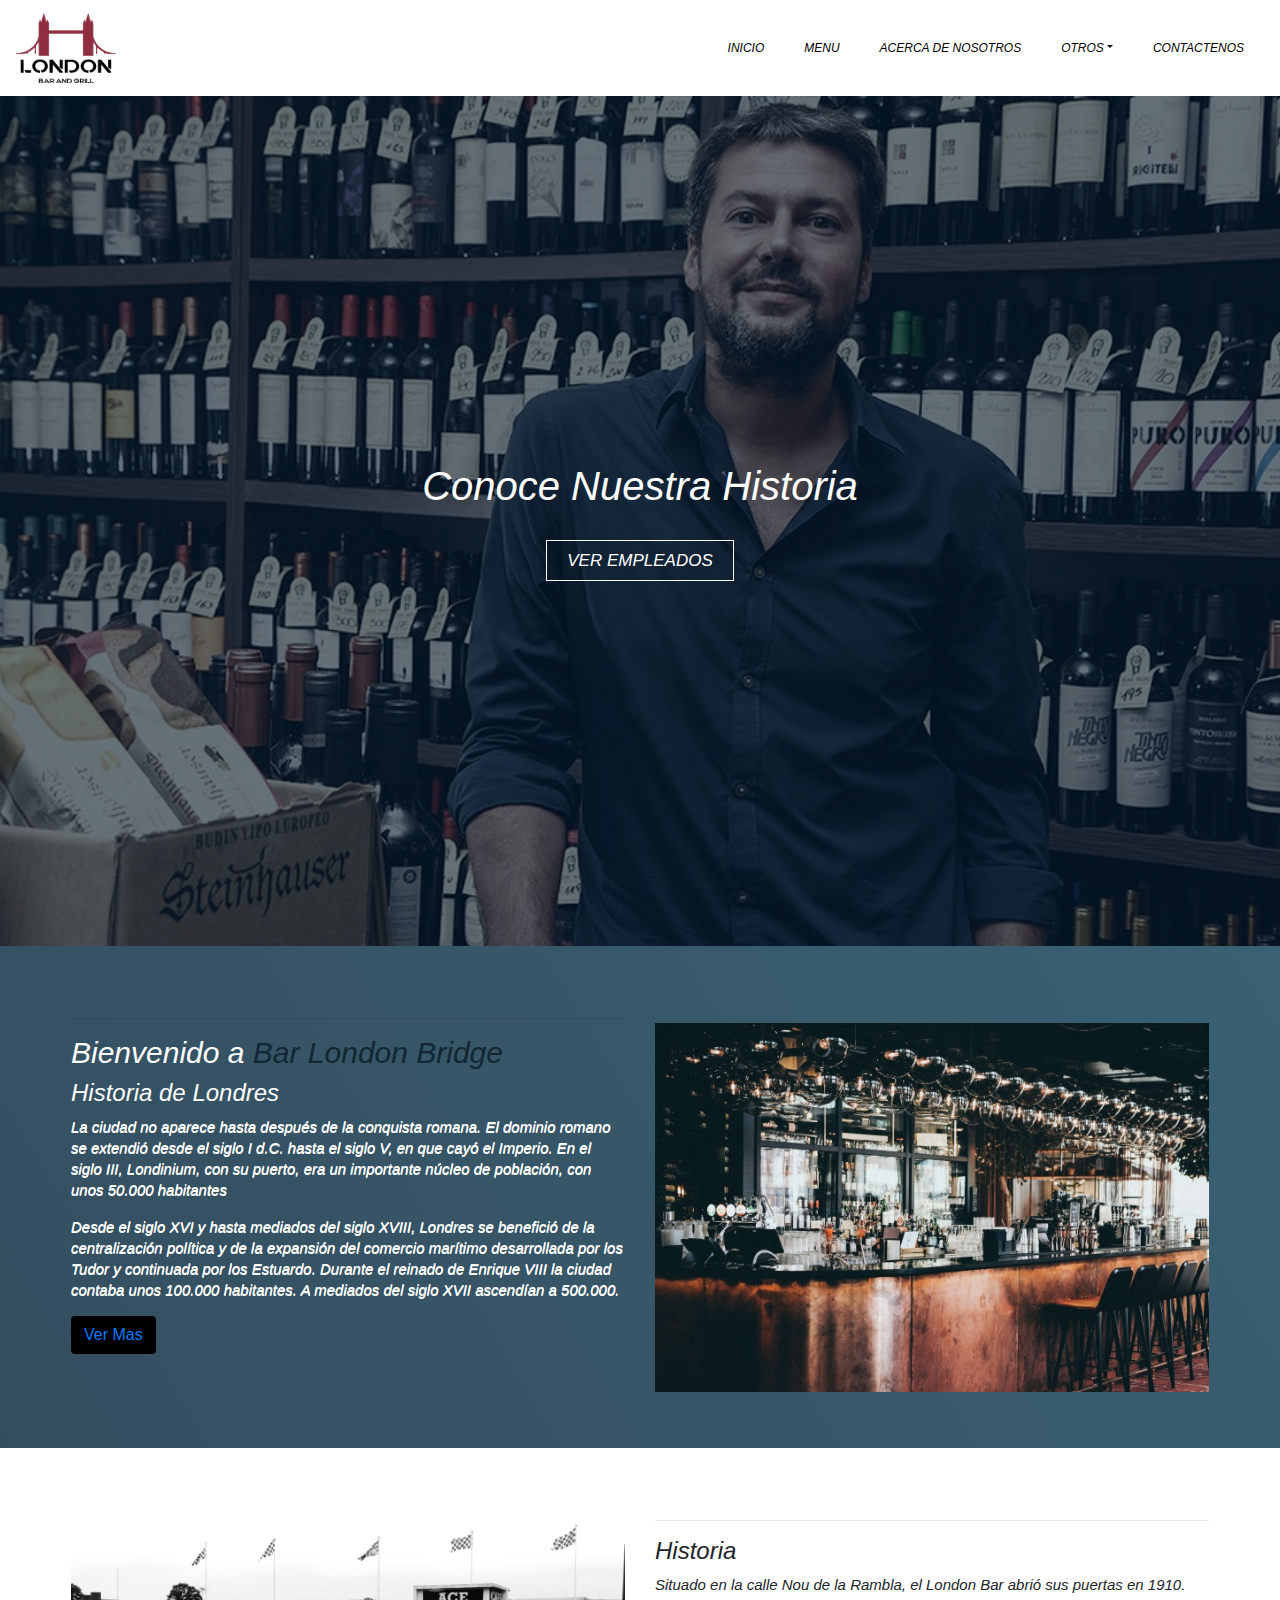
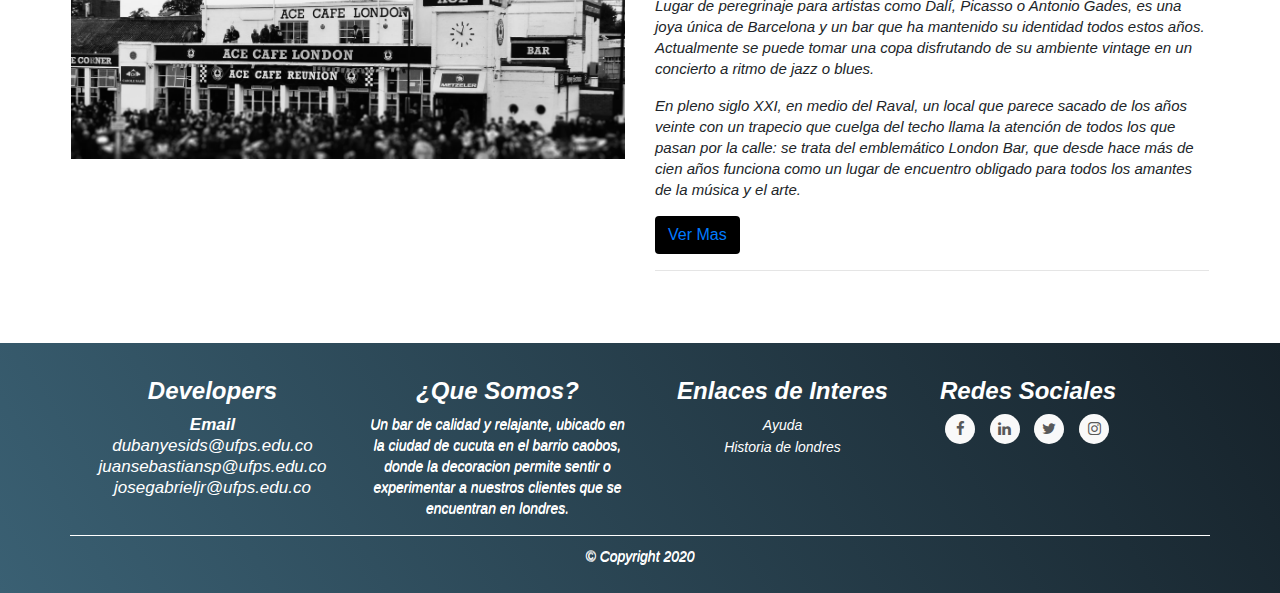
==== commit 8be1cc57: "Galeria terminada" ====
--- a/acerca.html
+++ b/acerca.html
@@ -77,9 +77,10 @@
                                 Mas</a></button>
                     </div>
                 </div>
-                <hr>
+                <br>
             </div>
             <div class="col-lg-6 col-md-6 col-sm-12">
+                <br>
                 <img src="img/banner-bar.jpg" width="100%" height="400" frameborder="0" style="border:0;"
                     allowfullscreen="" aria-hidden="false" tabindex="0" class="img-fluid">
             </div>
@@ -87,7 +88,8 @@
         <div id="img-izq" class="row">
             <hr>
             <div class="col-lg-6 col-md-6 col-sm-12">
-                <img src="img/imagen-acerca.jpg" width="100%" height="400" alt="" class="img-fluid">
+                <br>
+                <img src="img/imagen-acerca.jpg" width="100%" height="700" alt="" class="img-fluid">
             </div>
             <div class="col-lg-6 col-md-6 col-sm-12 text-center">
                 <hr>
--- a/css/style.css
+++ b/css/style.css
@@ -575,4 +575,38 @@
 }
 #horario{
     text-align: justify;
-}+}
+/*Galeria*/
+#galeria1 {
+    margin-top: center;
+    background-size: 100% 100%;
+    margin-left: 80px;
+    position: left;
+    width: 450px;
+    height: 300px;
+}
+#galeria2 {
+    margin-top: center;
+    background-size: 100% 100%;
+    margin-left: 95px;
+   position: right;
+   width: 450px;
+   height: 300px;
+}
+#galeria3{
+    margin-top: center;
+    background-size: 100% 100%;
+    margin-left: 210px;
+   position: right;
+   width: 450px;
+   height: 300px;
+}
+#galeria4{
+    margin-top: center;
+    background-size: 100% 100%;
+    margin-left: 210px;
+   position: right;
+   width: 450px;
+   height: 300px;
+}
+/*, #galeria2, #galeria3 , #galeria4*/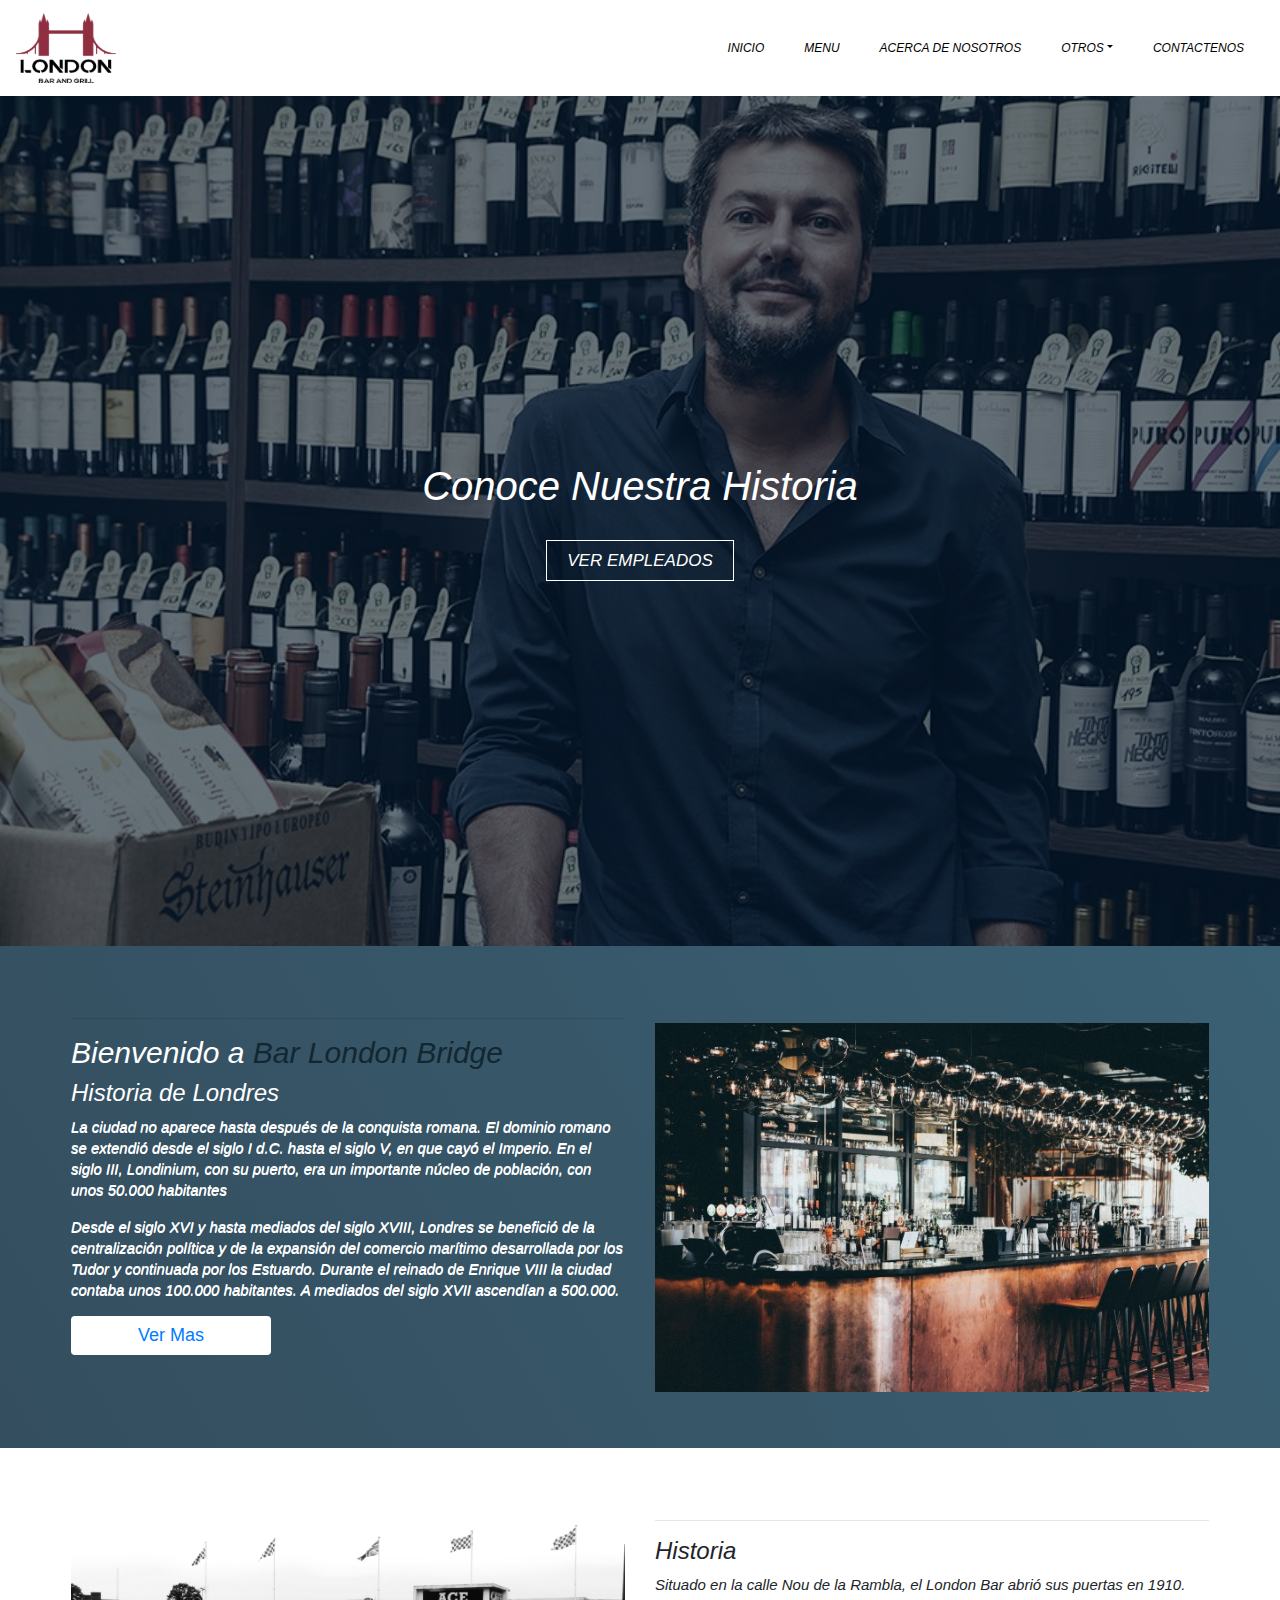
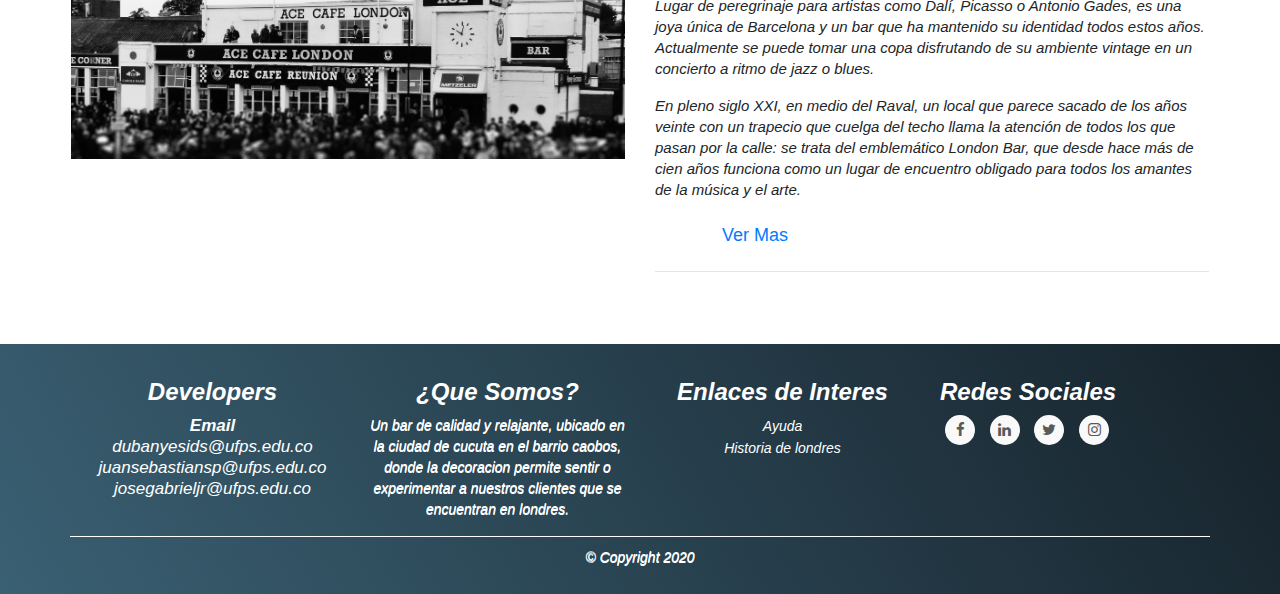
==== commit aff8dd81: "Instagram arreglado" ====
--- a/acerca.html
+++ b/acerca.html
@@ -123,7 +123,7 @@
         <div class="footer-middle">
             <div class="container">
                 <script src="https://apps.elfsight.com/p/platform.js" defer></script>
-                <div class="elfsight-app-5a4c1b52-32cc-440f-9f15-610afedd1804"></div>
+<div class="elfsight-app-fb40b734-605e-4250-bbd6-48e924e79440"></div>
                 <div class="row">
                     <div class="col-md-3 col-sm-6">
                         <!--Column1-->
--- a/css/style.css
+++ b/css/style.css
@@ -64,6 +64,28 @@
     color: white;
 }
 
+#btn-buscar .nav-link.active.show {
+    background: #16222A;
+    background: -webkit-linear-gradient(59deg, #1f2e38, #3A6073);
+    background: linear-gradient(59deg, #1f2e38, #3A6073);
+    color: white;
+}
+
+#btn-buscar {
+    font-size: 18px;
+    background-color: white;
+    border: none;
+    width: 200px;
+    color: black;
+}
+
+#btn-buscar:hover {
+    background: #16222A;
+    background: -webkit-linear-gradient(59deg, #1f2e38, #3A6073);
+    background: linear-gradient(59deg, #1f2e38, #3A6073);
+    color: white;
+}
+
 #img-der,
 #img-izq {
     margin: 0;
@@ -101,6 +123,10 @@
     margin: 0;
     padding: 0;
 }
+
+
+
+
 /*Incicio*/
 #cajaCuatro {
 	border: 1px;
@@ -150,6 +176,7 @@
     width:450px;
     position: right;
 }
+
 /*Empleados*/
 
 .stuff-box {
@@ -298,27 +325,30 @@
     height: 28px;
 }
 
-#form-ingreso {
+#form-ingreso,
+#form-agregar {
     margin: auto;
     display: block;
     border-radius: 10px;
     margin: 8px;
 }
 
+#form-ingreso input,
+#form-agregar input {
+    margin: auto;
+    display: block;
+    width: 90%;
+}
+
+#form-ingreso input[type=submit],
+#form-agregar input[type=submit] {
+    margin: auto;
+    display: block;
+}
+
 #modal-card {
     margin-top: 12px;
     margin-bottom: 12px;
-}
-
-#form-ingreso input {
-    margin: auto;
-    display: block;
-    width: 90%;
-}
-
-#form-ingreso input[type=submit] {
-    margin: auto;
-    display: block;
 }
 
 @media only screen and (max-width: 990px) {
@@ -326,15 +356,11 @@
         margin-bottom: 30px;
     }
 }
-#fraseInicio{
-
-font-family: 'Lucida Sans', 'Lucida Sans Regular', 'Lucida Grande', 'Lucida Sans Unicode', Geneva, Verdana, sans-serif;
-text-align: center;
-text-decoration: blanchedalmond;
-text-transform: uppercase;
-}
+
+
 /*Contactos*/
-*:focus {
+
+:focus {
     outline: none;
 }
 
@@ -502,14 +528,14 @@
 
 button.submit {
     text-align: center;
-    position: absolute ;
+    position: absolute;
     margin-left: 190px;
     background-color: #030303;
     background: -webkit-gradient(linear, left top, left bottom, from(#68b12f), to(#50911e));
     background: -webkit-linear-gradient(top, #344e5f, #4c819b);
     background: -moz-linear-gradient(top, black);
-    background: -ms-linear-gradient(top,black);
-    background: linear-gradient(top,black);
+    background: -ms-linear-gradient(top, black);
+    background: linear-gradient(top, black);
     border: 1px solid black;
     border-bottom: 1px solid black;
     border-radius: 3px;
@@ -542,23 +568,33 @@
     -ms-box-shadow: 0 0 10px 5px #356b0b inset;
     -o-box-shadow: 0 0 10px 5px #356b0b inset;
 }
-body{
+
+body {
     opacity: 1;
     font-family: 'Gill Sans', 'Gill Sans MT', Calibri, 'Trebuchet MS', sans-serif;
     font-style: italic;
     font-size: 17px;
 }
-#contacto , #name , #email , #website , #mensaje{
+
+#contacto,
+#name,
+#email,
+#website,
+#mensaje {
     color: cornsilk;
 }
 
-#required_notification{
+#required_notification {
     font-size: 10px;
 }
-#contacto{
-    background: linear-gradient(59deg,#344e5f, #4c819b)
-
-}
+
+#contacto {
+    background: linear-gradient(59deg, #344e5f, #4c819b)
+}
+#mapa {
+    text-align: center;
+}
+
 .mapa{
     text-align: center;
 }
@@ -609,4 +645,8 @@
    width: 450px;
    height: 300px;
 }
-/*, #galeria2, #galeria3 , #galeria4*/+#fraseInicio{
+    text-align: center;
+}
+
+/*, #galeria2, #galeria3 , #galeria4*/
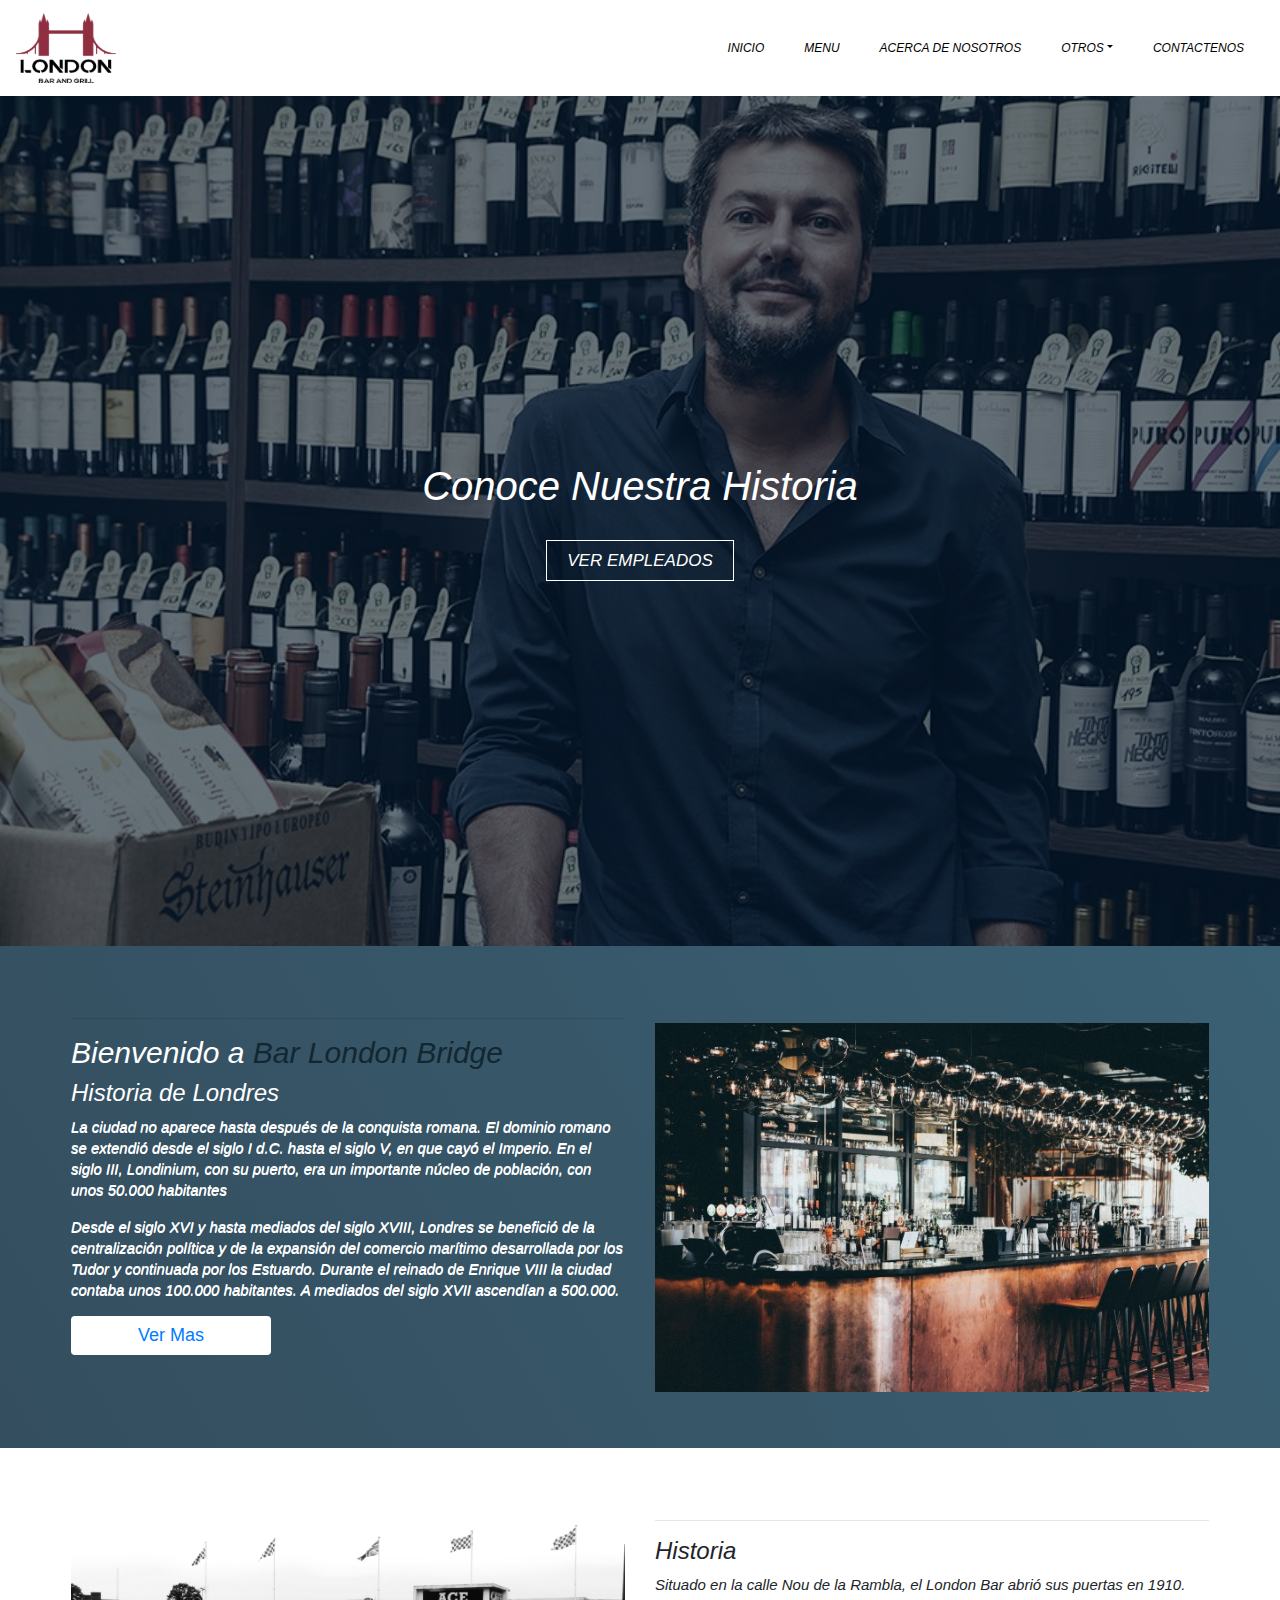
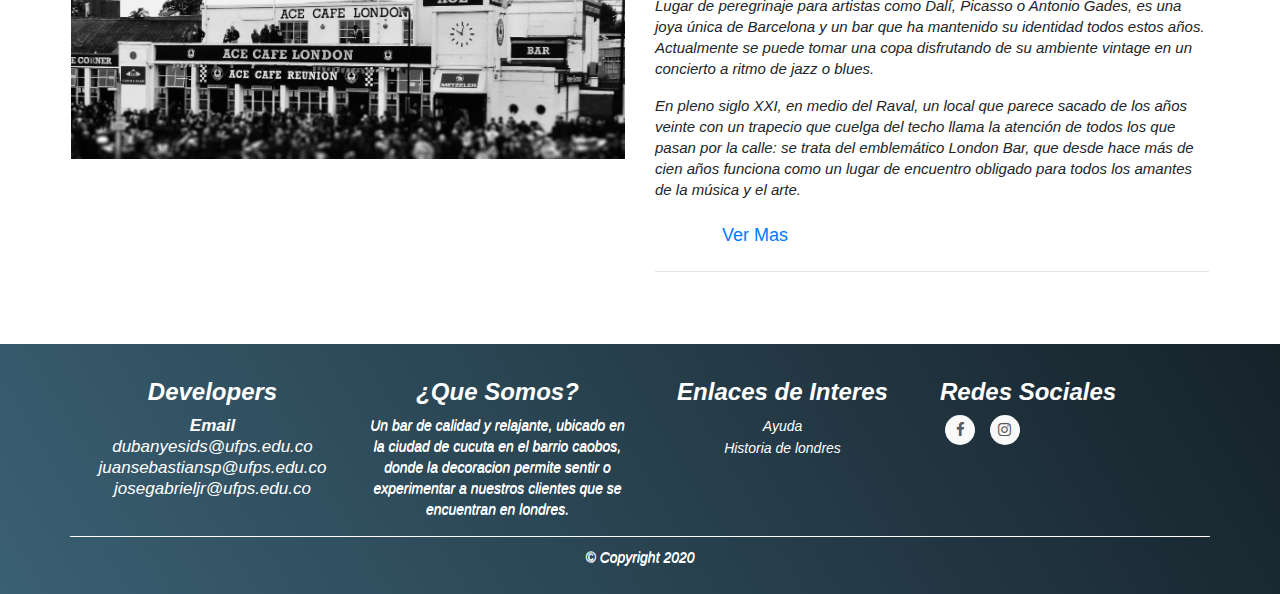
==== commit 61c19e70: "Links Terminados" ====
--- a/acerca.html
+++ b/acerca.html
@@ -169,10 +169,8 @@
                     <div class="col-md-3">
                         <h4 ><Strong>Redes Sociales</Strong></h4>
                         <ul class="social-network social-circle">
-                            <li><a href="#" class="icoFacebook" title="Facebook"><i class="fa fa-facebook"></i></a></li>
-                            <li><a href="#" class="icoLinkedin" title="Linkedin"><i class="fa fa-linkedin"></i></a></li>
-                            <li><a href="#" class="icoLinkedin" title="Twitter"><i class="fa fa-twitter"></i></a></li>
-                            <li><a href="#" class="icoLinkedin" title="Instagram"><i class="fa fa-instagram"></i></a>
+                            <li><a href="https://www.facebook.com/London-Bridge-Pub-121066448584216/photos/?ref=page_internal" class="icoFacebook" title="Facebook"><i class="fa fa-facebook"></i></a></li>
+                            <li><a href="https://www.instagram.com/londonbridgepub/" class="icoLinkedin" title="Instagram"><i class="fa fa-instagram"></i></a>
                             </li>
                         </ul>
                     </div>
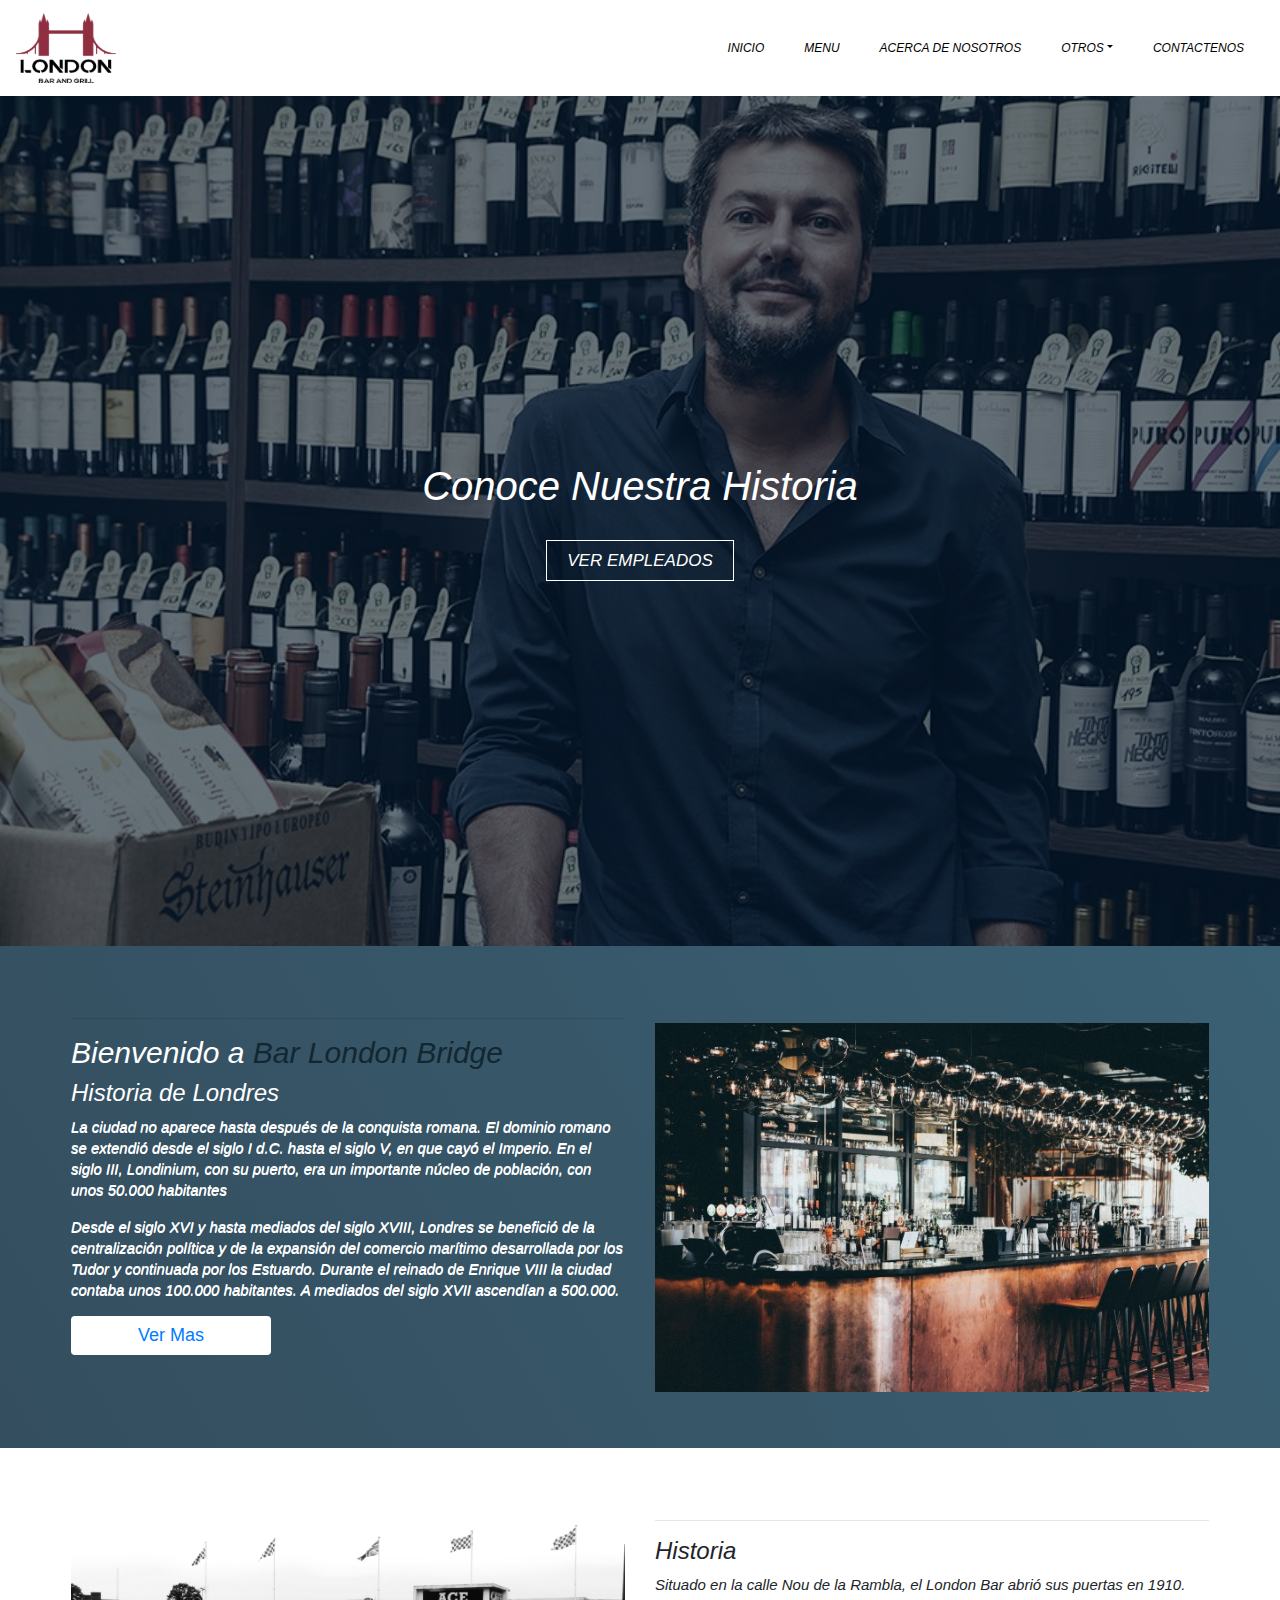
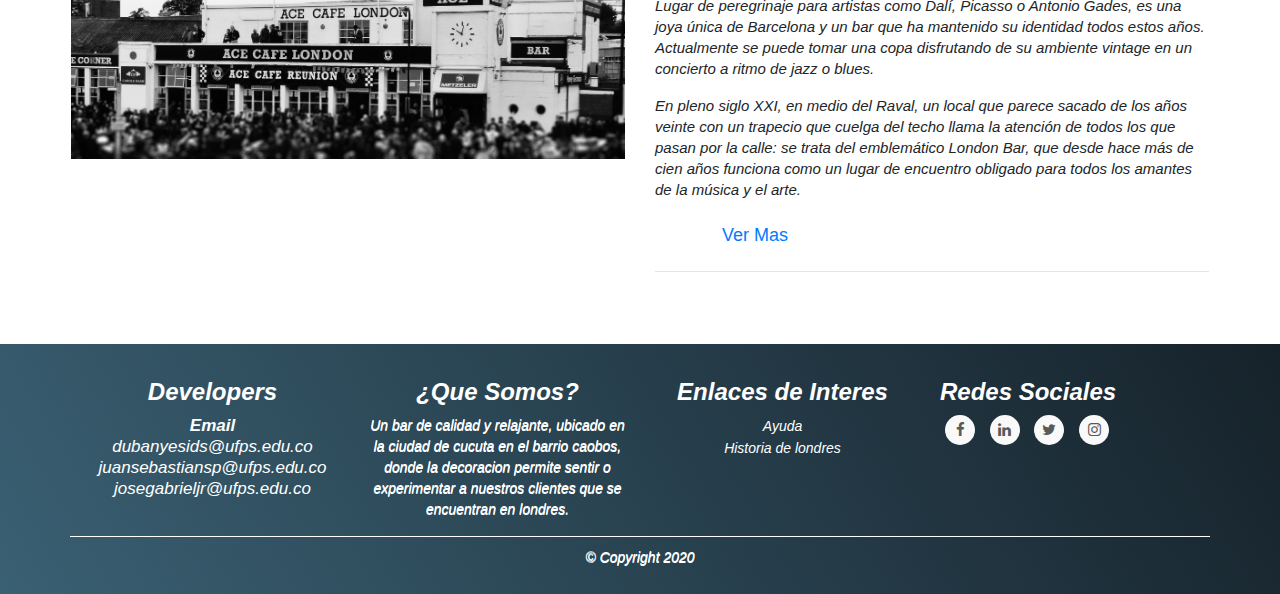
==== commit 7dc3e940: "agregar producto" ====
--- a/acerca.html
+++ b/acerca.html
@@ -6,8 +6,7 @@
     <meta name="viewport" content="width=device-width, initial-scale=1">
     <link rel="stylesheet" href="https://maxcdn.bootstrapcdn.com/bootstrap/4.1.3/css/bootstrap.min.css">
 
-    <link rel="stylesheet" href="https://maxcdn.bootstrapcdn.com/bootstrap/4.0.0/css/bootstrap.min.css"
-        integrity="sha384-Gn5384xqQ1aoWXA+058RXPxPg6fy4IWvTNh0E263XmFcJlSAwiGgFAW/dAiS6JXm" crossorigin="anonymous">
+    <link rel="stylesheet" href="https://maxcdn.bootstrapcdn.com/bootstrap/4.0.0/css/bootstrap.min.css" integrity="sha384-Gn5384xqQ1aoWXA+058RXPxPg6fy4IWvTNh0E263XmFcJlSAwiGgFAW/dAiS6JXm" crossorigin="anonymous">
     <link href="https://maxcdn.bootstrapcdn.com/font-awesome/4.7.0/css/font-awesome.min.css" rel="stylesheet">
     <link rel="stylesheet" href="css/navbar.css" type="text/css">
     <link rel="stylesheet" href="css/carousel.css" type="text/css">
@@ -23,14 +22,13 @@
             <a class="navbar-brand" href="index.html">
                 <img id="logo" src="img/logo-bar.png" alt="" />
             </a>
-            <button class="navbar-toggler" type="button" data-toggle="collapse" data-target="#navbars-rs-food"
-                aria-controls="navbars-rs-food" aria-expanded="false" aria-label="Toggle navigation">
+            <button class="navbar-toggler" type="button" data-toggle="collapse" data-target="#navbars-rs-food" aria-controls="navbars-rs-food" aria-expanded="false" aria-label="Toggle navigation">
                 <span class="navbar-toggler-icon"></span>
             </button>
             <div class="collapse navbar-collapse" id="navbars-rs-food">
                 <ul class="navbar-nav ml-auto">
                     <li class="nav-item"><a class="nav-link" href="index.html">Inicio</a></li>
-                    <li class="nav-item"><a class="nav-link" href="menu.html">Menu</a></li>
+                    <li class="nav-item"><a class="nav-link" href="menu.php?categoria=Todo">Menu</a></li>
                     <li class="nav-item"><a class="nav-link" href="acerca.html">Acerca de Nosotros</a></li>
                     <li class="nav-item dropdown">
                         <a class="nav-link dropdown-toggle" href="#" id="dropdown-a" data-toggle="dropdown">Otros</a>
@@ -65,13 +63,10 @@
                 <div class="inner-column">
                     <h1>Bienvenido a <span>Bar London Bridge</span></h1>
                     <h4>Historia de Londres</h4>
-                    <p>La ciudad no aparece hasta después de la conquista romana. El dominio romano se extendió desde el
-                        siglo I d.C. hasta el siglo V, en que cayó el Imperio. En el siglo III, Londinium, con su
-                        puerto, era un importante núcleo de población, con unos 50.000 habitantes </p>
-                    <p>Desde el siglo XVI y hasta mediados del siglo XVIII, Londres se benefició de la centralización
-                        política y de la expansión del comercio marítimo desarrollada por los Tudor y continuada por los
-                        Estuardo. Durante el reinado de Enrique VIII la ciudad contaba unos 100.000 habitantes. A
-                        mediados del siglo XVII ascendían a 500.000.</p>
+                    <p>La ciudad no aparece hasta después de la conquista romana. El dominio romano se extendió desde el siglo I d.C. hasta el siglo V, en que cayó el Imperio. En el siglo III, Londinium, con su puerto, era un importante núcleo de población,
+                        con unos 50.000 habitantes </p>
+                    <p>Desde el siglo XVI y hasta mediados del siglo XVIII, Londres se benefició de la centralización política y de la expansión del comercio marítimo desarrollada por los Tudor y continuada por los Estuardo. Durante el reinado de Enrique
+                        VIII la ciudad contaba unos 100.000 habitantes. A mediados del siglo XVII ascendían a 500.000.</p>
                     <div>
                         <button id="btn-buscar" class="btn" type="button"> <a href="https://www.londres.es/historia">Ver
                                 Mas</a></button>
@@ -81,8 +76,7 @@
             </div>
             <div class="col-lg-6 col-md-6 col-sm-12">
                 <br>
-                <img src="img/banner-bar.jpg" width="100%" height="400" frameborder="0" style="border:0;"
-                    allowfullscreen="" aria-hidden="false" tabindex="0" class="img-fluid">
+                <img src="img/banner-bar.jpg" width="100%" height="400" frameborder="0" style="border:0;" allowfullscreen="" aria-hidden="false" tabindex="0" class="img-fluid">
             </div>
         </div>
         <div id="img-izq" class="row">
@@ -94,16 +88,12 @@
             <div class="col-lg-6 col-md-6 col-sm-12 text-center">
                 <hr>
                 <div class="inner-column">
-                    
+
                     <h4>Historia</h4>
-                    <p>Situado en la calle Nou de la Rambla, el London Bar abrió sus puertas en 1910. Lugar de
-                        peregrinaje para artistas como Dalí, Picasso o Antonio Gades, es una joya única de Barcelona y
-                        un bar que ha mantenido su identidad todos estos años. Actualmente se puede tomar una copa
-                        disfrutando de su ambiente vintage en un concierto a ritmo de jazz o blues. </p>
-                    <p>En pleno siglo XXI, en medio del Raval, un local que parece sacado de los años veinte con un
-                        trapecio que cuelga del techo llama la atención de todos los que pasan por la calle: se trata
-                        del emblemático London Bar, que desde hace más de cien años funciona como un lugar de encuentro
-                        obligado para todos los amantes de la música y el arte.
+                    <p>Situado en la calle Nou de la Rambla, el London Bar abrió sus puertas en 1910. Lugar de peregrinaje para artistas como Dalí, Picasso o Antonio Gades, es una joya única de Barcelona y un bar que ha mantenido su identidad todos estos
+                        años. Actualmente se puede tomar una copa disfrutando de su ambiente vintage en un concierto a ritmo de jazz o blues. </p>
+                    <p>En pleno siglo XXI, en medio del Raval, un local que parece sacado de los años veinte con un trapecio que cuelga del techo llama la atención de todos los que pasan por la calle: se trata del emblemático London Bar, que desde hace más
+                        de cien años funciona como un lugar de encuentro obligado para todos los amantes de la música y el arte.
                     </p>
                     <div>
                         <button id="btn-buscar" class="btn" type="button"> <a href="https://www.londres.es/historia">Ver
@@ -123,7 +113,7 @@
         <div class="footer-middle">
             <div class="container">
                 <script src="https://apps.elfsight.com/p/platform.js" defer></script>
-<div class="elfsight-app-fb40b734-605e-4250-bbd6-48e924e79440"></div>
+                <div class="elfsight-app-5a4c1b52-32cc-440f-9f15-610afedd1804"></div>
                 <div class="row">
                     <div class="col-md-3 col-sm-6">
                         <!--Column1-->
@@ -133,7 +123,9 @@
                                 <li>
                                     <a href="#"></a>
                                 </li>
-                                <li class="text-center"><Strong>Email</Strong></li>
+                                <li class="text-center">
+                                    <Strong>Email</Strong>
+                                </li>
                                 <li class="text-center">dubanyesids@ufps.edu.co</li>
                                 <li class="text-center">juansebastiansp@ufps.edu.co</li>
                                 <li class="text-center">josegabrieljr@ufps.edu.co</li>
@@ -145,32 +137,41 @@
                     <div class="col-md-3 col-sm-6">
                         <!--Column1-->
                         <div class="footer-pad">
-                            <h4 class="text-center"><Strong>¿Que Somos?</Strong></h4>
+                            <h4 class="text-center">
+                                <Strong>¿Que Somos?</Strong>
+                            </h4>
                             <ul class="list-unstyled">
-                                <li class="text-center"><p>Un bar de calidad y relajante, ubicado en la ciudad de cucuta en el barrio caobos, donde
-                                    la decoracion permite sentir o experimentar a nuestros clientes que se encuentran en londres. 
-                                    
-                                </p>  </li>
-                           
+                                <li class="text-center">
+                                    <p>Un bar de calidad y relajante, ubicado en la ciudad de cucuta en el barrio caobos, donde la decoracion permite sentir o experimentar a nuestros clientes que se encuentran en londres.
+
+                                    </p>
+                                </li>
+
                             </ul>
                         </div>
                     </div>
                     <div class="col-md-3 col-sm-6">
                         <!--Column1-->
                         <div class="footer-pad">
-                            <h4 class="text-center"><Strong> Enlaces de Interes</Strong></h4>
+                            <h4 class="text-center">
+                                <Strong> Enlaces de Interes</Strong>
+                            </h4>
                             <ul class="list-unstyled">
                                 <li class="text-center"><a href="contactenos.html">Ayuda</a></li>
                                 <li class="text-center"><a href="https://www.londres.es/historia">Historia de londres</a></li>
-                                
+
                             </ul>
                         </div>
                     </div>
                     <div class="col-md-3">
-                        <h4 ><Strong>Redes Sociales</Strong></h4>
+                        <h4>
+                            <Strong>Redes Sociales</Strong>
+                        </h4>
                         <ul class="social-network social-circle">
-                            <li><a href="https://www.facebook.com/London-Bridge-Pub-121066448584216/photos/?ref=page_internal" class="icoFacebook" title="Facebook"><i class="fa fa-facebook"></i></a></li>
-                            <li><a href="https://www.instagram.com/londonbridgepub/" class="icoLinkedin" title="Instagram"><i class="fa fa-instagram"></i></a>
+                            <li><a href="#" class="icoFacebook" title="Facebook"><i class="fa fa-facebook"></i></a></li>
+                            <li><a href="#" class="icoLinkedin" title="Linkedin"><i class="fa fa-linkedin"></i></a></li>
+                            <li><a href="#" class="icoLinkedin" title="Twitter"><i class="fa fa-twitter"></i></a></li>
+                            <li><a href="#" class="icoLinkedin" title="Instagram"><i class="fa fa-instagram"></i></a>
                             </li>
                         </ul>
                     </div>
@@ -187,15 +188,9 @@
         </div>
     </footer>
     <script src="js/js.js"></script>
-    <script src="https://code.jquery.com/jquery-3.2.1.slim.min.js"
-        integrity="sha384-KJ3o2DKtIkvYIK3UENzmM7KCkRr/rE9/Qpg6aAZGJwFDMVNA/GpGFF93hXpG5KkN"
-        crossorigin="anonymous"></script>
-    <script src="https://cdnjs.cloudflare.com/ajax/libs/popper.js/1.12.9/umd/popper.min.js"
-        integrity="sha384-ApNbgh9B+Y1QKtv3Rn7W3mgPxhU9K/ScQsAP7hUibX39j7fakFPskvXusvfa0b4Q"
-        crossorigin="anonymous"></script>
-    <script src="https://maxcdn.bootstrapcdn.com/bootstrap/4.0.0/js/bootstrap.min.js"
-        integrity="sha384-JZR6Spejh4U02d8jOt6vLEHfe/JQGiRRSQQxSfFWpi1MquVdAyjUar5+76PVCmYl"
-        crossorigin="anonymous"></script>
+    <script src="https://code.jquery.com/jquery-3.2.1.slim.min.js" integrity="sha384-KJ3o2DKtIkvYIK3UENzmM7KCkRr/rE9/Qpg6aAZGJwFDMVNA/GpGFF93hXpG5KkN" crossorigin="anonymous"></script>
+    <script src="https://cdnjs.cloudflare.com/ajax/libs/popper.js/1.12.9/umd/popper.min.js" integrity="sha384-ApNbgh9B+Y1QKtv3Rn7W3mgPxhU9K/ScQsAP7hUibX39j7fakFPskvXusvfa0b4Q" crossorigin="anonymous"></script>
+    <script src="https://maxcdn.bootstrapcdn.com/bootstrap/4.0.0/js/bootstrap.min.js" integrity="sha384-JZR6Spejh4U02d8jOt6vLEHfe/JQGiRRSQQxSfFWpi1MquVdAyjUar5+76PVCmYl" crossorigin="anonymous"></script>
 </body>
 
 </html>--- a/css/style.css
+++ b/css/style.css
@@ -125,36 +125,35 @@
 }
 
 
-
-
 /*Incicio*/
+
 #cajaCuatro {
-	border: 1px;
-	width: 95%;
-	height: 345px;
-	margin: 0 auto;
-	margin-top: 1%;
-	border-radius: 5px;
+    border: 1px;
+    width: 95%;
+    height: 345px;
+    margin: 0 auto;
+    margin-top: 1%;
+    border-radius: 5px;
 }
 
 .articulos {
-	border: 1px solid #9E9E9E;
-	width: 46.5%;
-	height: 313px;
-	margin-top: 2%;
-	margin-left: 2%;
-	float: left;
-	border-radius: 5px;
-	transition: 0.5s;
+    border: 1px solid #9E9E9E;
+    width: 46.5%;
+    height: 313px;
+    margin-top: 2%;
+    margin-left: 2%;
+    float: left;
+    border-radius: 5px;
+    transition: 0.5s;
 }
 
 .articulos:hover {
-	box-shadow: 1px 1px 50px black;
-	transition: 0.5s;
+    box-shadow: 1px 1px 50px black;
+    transition: 0.5s;
 }
 
 #articuloUno {
-	background-image: url(../img/gif-inicio.gif);
+    background-image: url(../img/gif-inicio.gif);
     background-size: 100% 100%;
     position: left;
     width: 450px;
@@ -162,20 +161,21 @@
 }
 
 #articuloDos {
-	background-image: url(../img/gif-inicio2.gif);
+    background-image: url(../img/gif-inicio2.gif);
     background-size: 100% 100%;
-    height:300px ;
-    width:450px;
+    height: 300px;
+    width: 450px;
     position: center;
-    
-}
-#articuloTres{
+}
+
+#articuloTres {
     background-image: url(../img/gif-inicio3.gif);
     background-size: 100% 100%;
-    height:300px ;
-    width:450px;
+    height: 300px;
+    width: 450px;
     position: right;
 }
+
 
 /*Empleados*/
 
@@ -357,10 +357,17 @@
     }
 }
 
+#fraseInicio {
+    font-family: 'Lucida Sans', 'Lucida Sans Regular', 'Lucida Grande', 'Lucida Sans Unicode', Geneva, Verdana, sans-serif;
+    text-align: center;
+    text-decoration: blanchedalmond;
+    text-transform: uppercase;
+}
+
 
 /*Contactos*/
 
-:focus {
+*:focus {
     outline: none;
 }
 
@@ -591,28 +598,38 @@
 #contacto {
     background: linear-gradient(59deg, #344e5f, #4c819b)
 }
+
 #mapa {
     text-align: center;
 }
 
-.mapa{
+.mapa {
     text-align: center;
 }
-#mapa{
+
+#mapa {
     margin-top: 20px;
     margin-left: 150px;
 }
+
+
 /*contacto*/
-#contacto{
+
+#contacto {
     background-color: white;
 }
-#servicio{
+
+#servicio {
     text-align: center;
 }
-#horario{
+
+#horario {
     text-align: justify;
 }
+
+
 /*Galeria*/
+
 #galeria1 {
     margin-top: center;
     background-size: 100% 100%;
@@ -621,32 +638,33 @@
     width: 450px;
     height: 300px;
 }
+
 #galeria2 {
     margin-top: center;
     background-size: 100% 100%;
     margin-left: 95px;
-   position: right;
-   width: 450px;
-   height: 300px;
-}
-#galeria3{
+    position: right;
+    width: 450px;
+    height: 300px;
+}
+
+#galeria3 {
     margin-top: center;
     background-size: 100% 100%;
     margin-left: 210px;
-   position: right;
-   width: 450px;
-   height: 300px;
-}
-#galeria4{
+    position: right;
+    width: 450px;
+    height: 300px;
+}
+
+#galeria4 {
     margin-top: center;
     background-size: 100% 100%;
     margin-left: 210px;
-   position: right;
-   width: 450px;
-   height: 300px;
-}
-#fraseInicio{
-    text-align: center;
-}
-
-/*, #galeria2, #galeria3 , #galeria4*/
+    position: right;
+    width: 450px;
+    height: 300px;
+}
+
+
+/*, #galeria2, #galeria3 , #galeria4*/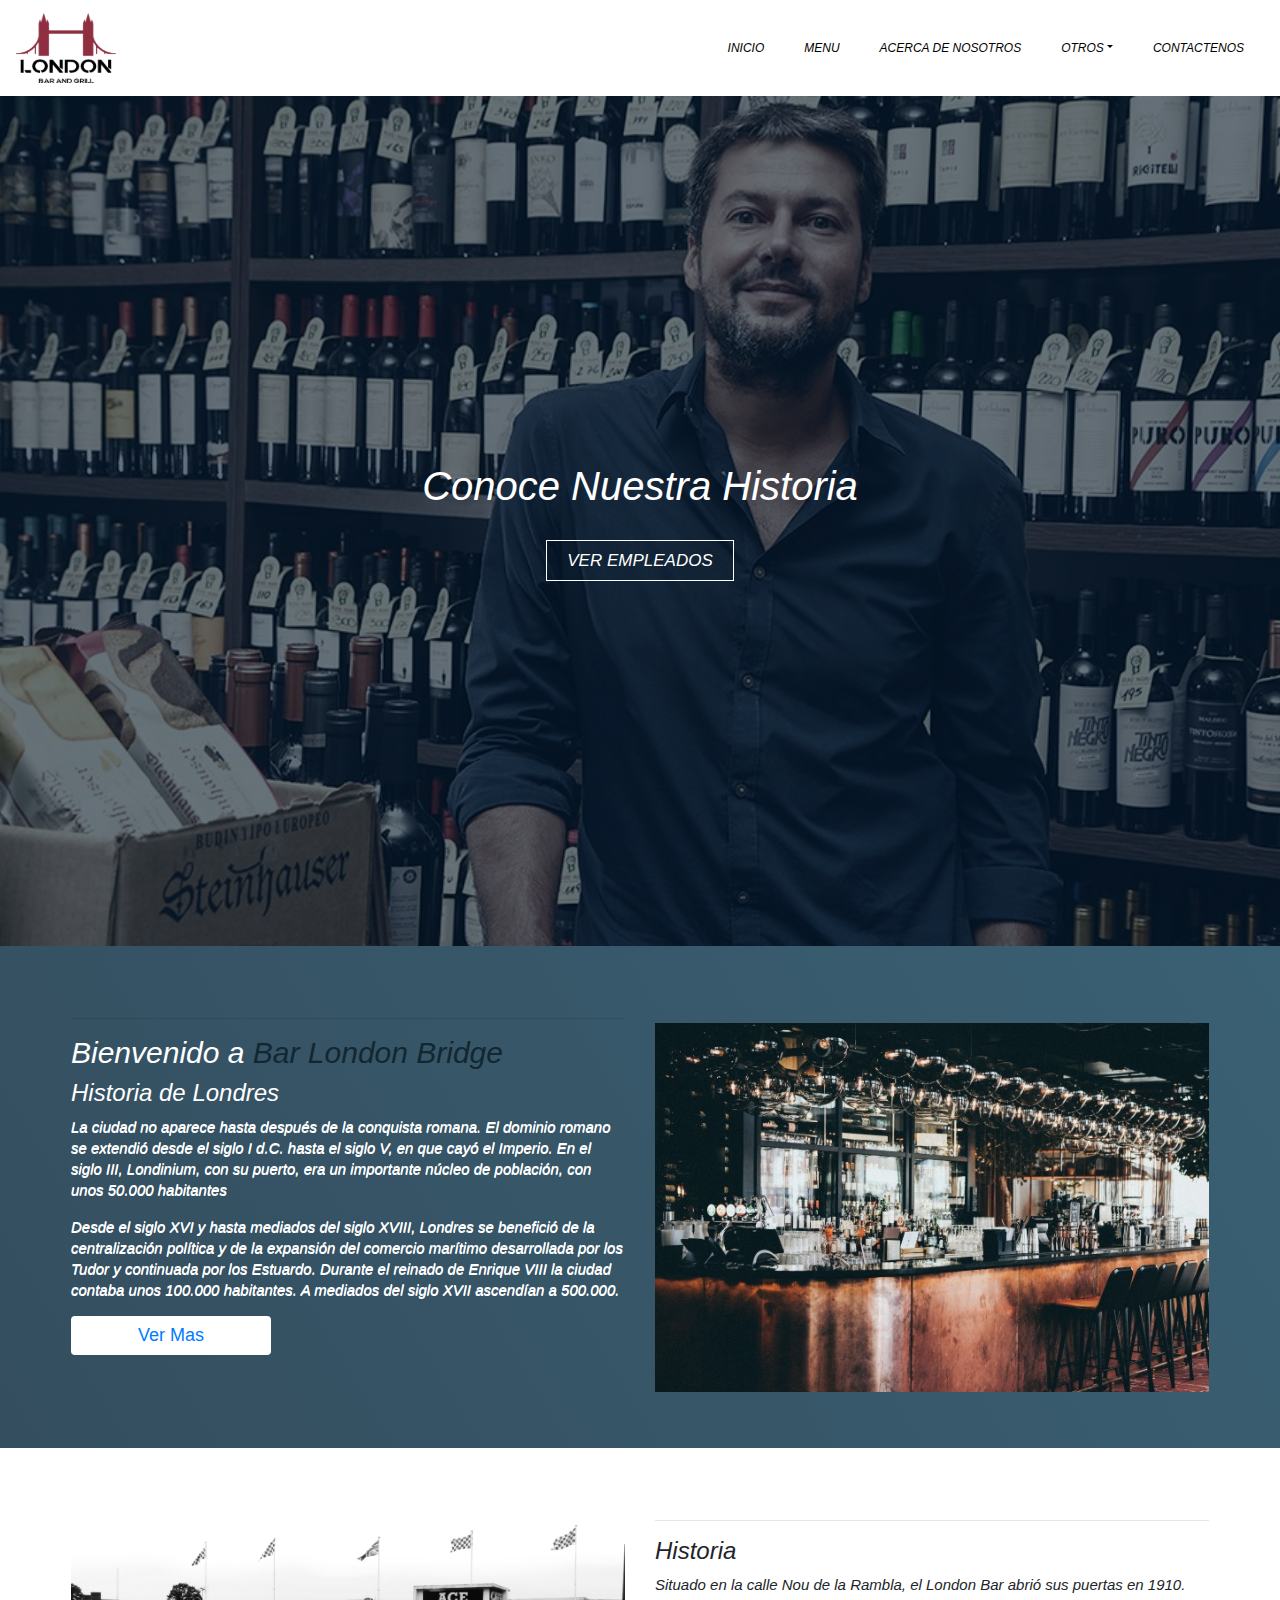
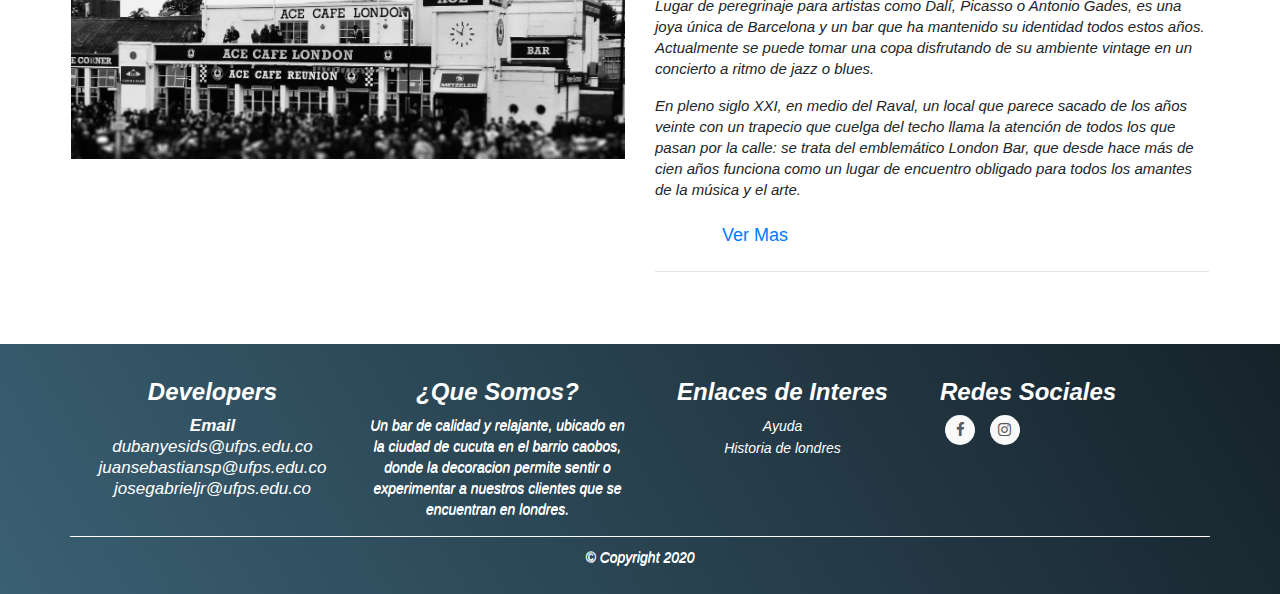
==== commit 8881fb58: "menu mejorado" ====
--- a/acerca.html
+++ b/acerca.html
@@ -113,7 +113,7 @@
         <div class="footer-middle">
             <div class="container">
                 <script src="https://apps.elfsight.com/p/platform.js" defer></script>
-                <div class="elfsight-app-5a4c1b52-32cc-440f-9f15-610afedd1804"></div>
+<div class="elfsight-app-fb40b734-605e-4250-bbd6-48e924e79440"></div>
                 <div class="row">
                     <div class="col-md-3 col-sm-6">
                         <!--Column1-->
@@ -168,10 +168,8 @@
                             <Strong>Redes Sociales</Strong>
                         </h4>
                         <ul class="social-network social-circle">
-                            <li><a href="#" class="icoFacebook" title="Facebook"><i class="fa fa-facebook"></i></a></li>
-                            <li><a href="#" class="icoLinkedin" title="Linkedin"><i class="fa fa-linkedin"></i></a></li>
-                            <li><a href="#" class="icoLinkedin" title="Twitter"><i class="fa fa-twitter"></i></a></li>
-                            <li><a href="#" class="icoLinkedin" title="Instagram"><i class="fa fa-instagram"></i></a>
+                            <li><a href="https://www.facebook.com/London-Bridge-Pub-121066448584216/photos/?ref=page_internal" class="icoFacebook" title="Facebook"><i class="fa fa-facebook"></i></a></li>
+                            <li><a href="https://www.instagram.com/londonbridgepub/" class="icoLinkedin" title="Instagram"><i class="fa fa-instagram"></i></a>
                             </li>
                         </ul>
                     </div>
--- a/css/style.css
+++ b/css/style.css
@@ -214,7 +214,7 @@
 }
 
 .our-team .pic:after {
-    background: rgba(214, 81, 6, 0.8);
+    background: #3A6073;
     top: auto;
     left: auto;
     bottom: -100%;
@@ -367,7 +367,7 @@
 
 /*Contactos*/
 
-*:focus {
+:focus {
     outline: none;
 }
 
@@ -667,4 +667,11 @@
 }
 
 
+/*, #galeria2, #galeria3 , #galeria4*/
+
+#fraseInicio {
+    text-align: center;
+}
+
+
 /*, #galeria2, #galeria3 , #galeria4*/